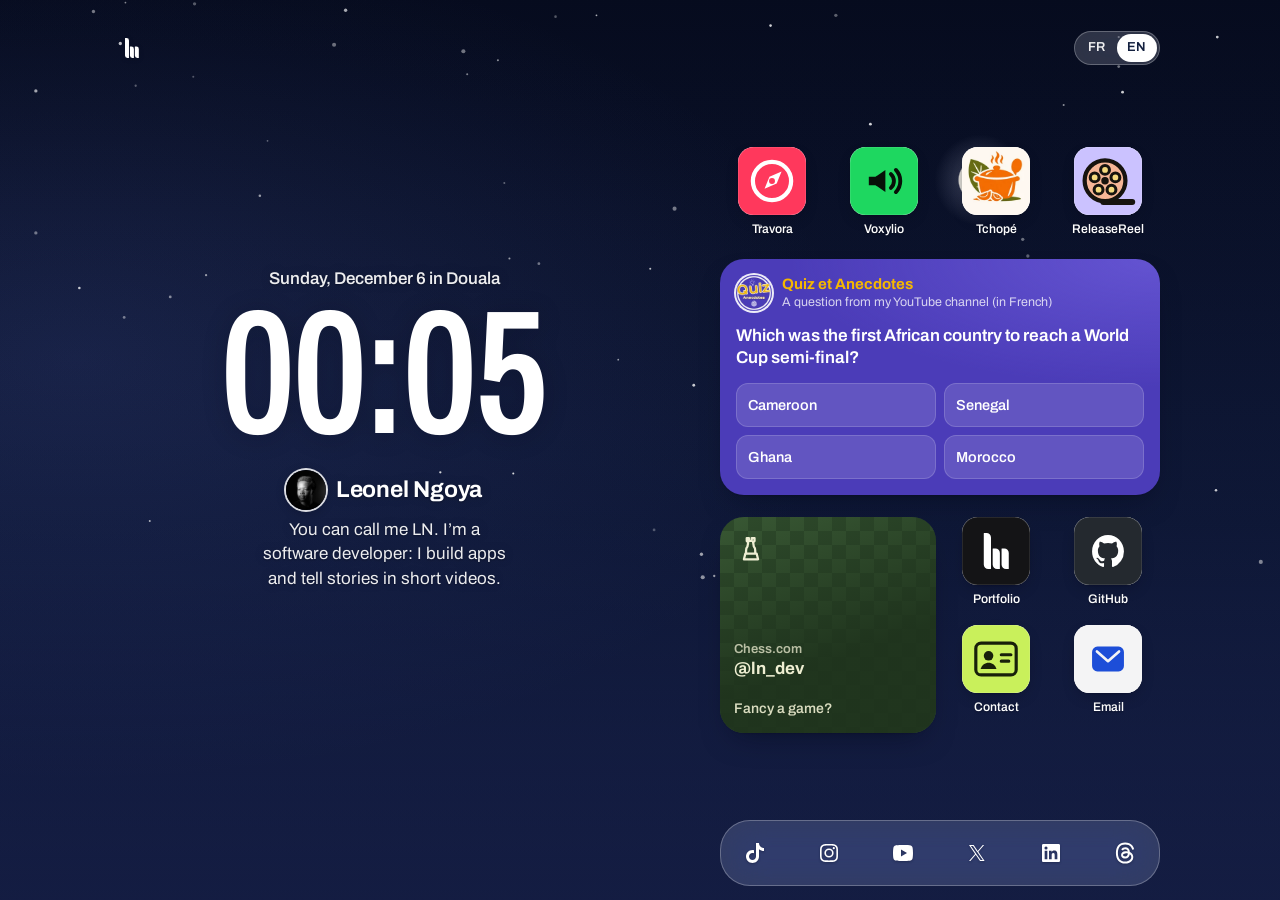
==== index.html @ 5401830b "feat: links.lndev.me home-screen link page (FR/EN) Static HTML/CSS/JS link page styled as LN's phone" ====
<!doctype html>
<html lang="en">
<head>
  <meta charset="utf-8">
  <meta name="viewport" content="width=device-width, initial-scale=1, viewport-fit=cover">
  <title>LN, Leonel Ngoya’s links</title>
  <meta name="description" content="Leonel Ngoya (LN), software developer in Douala. My apps, my videos and my socials in one place. Mes apps, mes vidéos et mes réseaux au même endroit.">
  <link rel="canonical" href="https://links.lndev.me/">
  <link rel="alternate" hreflang="en" href="https://links.lndev.me/?lang=en">
  <link rel="alternate" hreflang="fr" href="https://links.lndev.me/?lang=fr">
  <link rel="alternate" hreflang="x-default" href="https://links.lndev.me/">
  <meta name="theme-color" content="#1c3f7a">
  <meta name="color-scheme" content="dark">

  <meta property="og:type" content="profile">
  <meta property="og:site_name" content="links.lndev.me">
  <meta property="og:title" content="LN, Leonel Ngoya’s links">
  <meta property="og:description" content="My apps, my videos and my socials in one place. Mes apps, mes vidéos et mes réseaux au même endroit.">
  <meta property="og:url" content="https://links.lndev.me/">
  <meta property="og:image" content="https://links.lndev.me/og.png">
  <meta property="og:image:width" content="1200">
  <meta property="og:image:height" content="630">
  <meta property="og:image:alt" content="Leonel Ngoya’s links: Travora, Voxylio, Tchopé, ReleaseReel and Quiz et Anecdotes">
  <meta property="og:locale" content="en_US">
  <meta property="og:locale:alternate" content="fr_FR">
  <meta name="twitter:card" content="summary_large_image">
  <meta name="twitter:site" content="@ln_dev7">
  <meta name="twitter:creator" content="@ln_dev7">

  <link rel="icon" href="favicon.svg" type="image/svg+xml">
  <link rel="icon" href="favicon.ico" sizes="32x32">
  <link rel="apple-touch-icon" href="apple-touch-icon.png">
  <link rel="manifest" href="site.webmanifest">
  <link rel="preload" href="assets/fonts/archivo.woff2" as="font" type="font/woff2" crossorigin>
  <link rel="stylesheet" href="assets/css/style.css">

  <script>
    // Choisit la langue avant le premier rendu pour éviter un saut de texte.
    (function () {
      var p = new URLSearchParams(location.search).get('lang'), s = null
      try { s = localStorage.getItem('ln-lang') } catch (e) {}
      var l = p === 'fr' || p === 'en' ? p : s === 'fr' || s === 'en' ? s
        : (navigator.languages || [navigator.language || 'en']).some(function (x) { return /^fr\b/i.test(x) }) ? 'fr' : 'en'
      document.documentElement.lang = l
      document.documentElement.classList.add('js')
    })()
  </script>

  <script type="application/ld+json">
  {
    "@context": "https://schema.org",
    "@type": "Person",
    "name": "Leonel Ngoya",
    "alternateName": "LN",
    "jobTitle": "Software Developer",
    "url": "https://www.lndev.me",
    "image": "https://links.lndev.me/assets/img/avatar-192.webp",
    "homeLocation": { "@type": "Place", "name": "Douala, Cameroon" },
    "sameAs": [
      "https://x.com/ln_dev7",
      "https://github.com/ln-dev7",
      "https://www.linkedin.com/in/lndev/",
      "https://www.instagram.com/ln_dev7",
      "https://www.tiktok.com/@ln_dev",
      "https://www.youtube.com/@LNDev",
      "https://www.threads.net/@ln_dev7",
      "https://www.chess.com/member/ln_dev",
      "https://hi.lndev.me"
    ]
  }
  </script>
</head>
<body>
  <div class="sky" aria-hidden="true">
    <div class="stars"></div>
    <div class="moon"></div>
    <div class="scrim"></div>
  </div>

  <div class="screen">
    <header class="status">
      <a class="mark" href="https://www.lndev.me" aria-label="lndev.me">
        <svg viewBox="0 0 368 532" aria-hidden="true"><path d="M6,0H40A66,66 0 0 1 106,66V526A6,6 0 0 1 100,532H66A66,66 0 0 1 0,466V6A6,6 0 0 1 6,0ZM137,228H171A66,66 0 0 1 237,294V526A6,6 0 0 1 231,532H197A66,66 0 0 1 131,466V234A6,6 0 0 1 137,228ZM268,228H302A66,66 0 0 1 368,294V526A6,6 0 0 1 362,532H328A66,66 0 0 1 262,466V234A6,6 0 0 1 268,228Z"/></svg>
      </a>
      <div class="lang" role="group" aria-label="Language" data-i18n-aria="langLabel">
        <button type="button" data-lang="fr" lang="fr" aria-label="Français">FR</button>
        <button type="button" data-lang="en" lang="en" aria-label="English">EN</button>
      </div>
    </header>

    <section class="lock" aria-labelledby="name">
      <p class="date" id="date">Douala</p>
      <p class="clock" id="clock" aria-hidden="true">--:--</p>
      <p class="sr-only" id="clock-label"></p>
      <div class="who">
        <img class="avatar" src="assets/img/avatar-192.webp" width="44" height="44" alt="">
        <h1 id="name" data-i18n="name">Leonel Ngoya</h1>
      </div>
      <p class="bio" data-i18n="bio">You can call me LN. I’m a software developer: I build apps and tell stories in short videos.</p>
    </section>

    <main class="home">
      <nav class="grid apps" aria-label="My apps" data-i18n-aria="appsLabel">
        <a class="app" href="https://travora.lndev.me" data-app="travora">
          <span class="icon"><img src="assets/img/apps/travora.svg" alt="" width="64" height="64"></span>
          <span class="label">Travora</span>
        </a>
        <a class="app" href="https://voxylio.lndev.me" data-app="voxylio">
          <span class="icon"><img src="assets/img/apps/voxylio.svg" alt="" width="64" height="64"></span>
          <span class="label">Voxylio</span>
        </a>
        <a class="app" href="https://tchope.lndev.me" data-app="tchope">
          <span class="icon"><img src="assets/img/apps/tchope.webp" alt="" width="64" height="64"></span>
          <span class="label">Tchopé</span>
        </a>
        <a class="app" href="https://release-reel.lndev.me" data-app="release-reel">
          <span class="icon"><img src="assets/img/apps/release-reel.svg" alt="" width="64" height="64"></span>
          <span class="label">ReleaseReel</span>
        </a>
      </nav>

      <section class="widget qea" aria-labelledby="qea-title">
        <header class="qea-head">
          <img src="assets/img/qea.webp" alt="" width="36" height="36">
          <div>
            <h2 id="qea-title" data-i18n="qeaTitle">Quiz et Anecdotes</h2>
            <p data-i18n="qeaSub">A question from my YouTube channel (in French)</p>
          </div>
        </header>
        <div class="qea-body" id="qea-body">
          <p class="qea-q">
            <a href="https://www.youtube.com/@QuizEtAnecdotes" data-i18n="qeaWatch">Watch the channel</a>
          </p>
        </div>
      </section>

      <div class="grid cluster">
        <a class="widget chess" href="https://www.chess.com/member/ln_dev" aria-label="Challenge me on Chess.com (@ln_dev)" data-i18n-aria="chessLabel">
          <svg class="piece" viewBox="0 0 24 24" aria-hidden="true"><path d="M8 16l-1 4h10l-1-4"/><path d="M9 16h6v-2a4 4 0 0 0-1-3l-.5-3 1-1V5h-2v2h-2V5H9v2l1 1-.5 3a4 4 0 0 0-1 3v2z"/></svg>
          <span class="chess-title" data-i18n="chessTitle">Chess.com</span>
          <span class="chess-handle">@ln_dev</span>
          <span class="chess-stats" id="chess-stats"><span class="chess-invite" data-i18n="chessInvite">Fancy a game?</span></span>
        </a>

        <nav class="work" aria-label="Work and contact" data-i18n-aria="moreLabel">
          <a class="app" href="https://www.lndev.me" data-portfolio>
            <span class="icon"><img src="assets/img/apps/portfolio.svg" alt="" width="64" height="64"></span>
            <span class="label" data-i18n="portfolio">Portfolio</span>
          </a>
          <a class="app" href="https://github.com/ln-dev7">
            <span class="icon"><img src="assets/img/apps/github.svg" alt="" width="64" height="64"></span>
            <span class="label" data-i18n="github">GitHub</span>
          </a>
          <a class="app" href="https://hi.lndev.me">
            <span class="icon"><img src="assets/img/apps/contact.svg" alt="" width="64" height="64"></span>
            <span class="label" data-i18n="contact">Contact</span>
          </a>
          <a class="app" href="mailto:leonelngoya@gmail.com">
            <span class="icon"><img src="assets/img/apps/email.svg" alt="" width="64" height="64"></span>
            <span class="label" data-i18n="email">Email</span>
          </a>
        </nav>
      </div>
    </main>
  </div>

  <nav class="dock" aria-label="My socials" data-i18n-aria="dockLabel">
    <a href="https://www.tiktok.com/@ln_dev" data-social="TikTok" aria-label="LN on TikTok">
      <svg viewBox="0 0 24 24" aria-hidden="true"><path d="M16 8.24537V15.5C16 19.0899 13.0899 22 9.5 22C5.91015 22 3 19.0899 3 15.5C3 11.9101 5.91015 9 9.5 9C10.0163 9 10.5185 9.06019 11 9.17393V12.3368C10.5454 12.1208 10.0368 12 9.5 12C7.567 12 6 13.567 6 15.5C6 17.433 7.567 19 9.5 19C11.433 19 13 17.433 13 15.5V2H16C16 4.76142 18.2386 7 21 7V10C19.1081 10 17.3696 9.34328 16 8.24537Z"/></svg>
    </a>
    <a href="https://www.instagram.com/ln_dev7" data-social="Instagram" aria-label="LN on Instagram">
      <svg viewBox="0 0 24 24" aria-hidden="true"><path d="M12 3c-2.444 0-2.75.01-3.71.054-.959.044-1.613.196-2.185.418A4.412 4.412 0 0 0 4.51 4.511c-.5.5-.809 1.002-1.039 1.594-.222.572-.374 1.226-.418 2.184C3.01 9.25 3 9.556 3 12s.01 2.75.054 3.71c.044.959.196 1.613.418 2.185.23.592.538 1.094 1.039 1.595.5.5 1.002.808 1.594 1.038.572.222 1.226.374 2.184.418C9.25 20.99 9.556 21 12 21s2.75-.01 3.71-.054c.959-.044 1.613-.196 2.185-.419a4.412 4.412 0 0 0 1.595-1.038c.5-.5.808-1.002 1.038-1.594.222-.572.374-1.226.418-2.184.044-.96.054-1.267.054-3.711s-.01-2.75-.054-3.71c-.044-.959-.196-1.613-.419-2.185A4.412 4.412 0 0 0 19.49 4.51c-.5-.5-1.002-.809-1.594-1.039-.572-.222-1.226-.374-2.184-.418C14.75 3.01 14.444 3 12 3Zm0 1.622c2.403 0 2.688.009 3.637.052.877.04 1.354.187 1.67.31.421.163.72.358 1.036.673.315.315.51.615.673 1.035.123.317.27.794.31 1.671.043.95.052 1.234.052 3.637s-.009 2.688-.052 3.637c-.04.877-.187 1.354-.31 1.67-.163.421-.358.72-.673 1.036a2.79 2.79 0 0 1-1.035.673c-.317.123-.794.27-1.671.31-.95.043-1.234.052-3.637.052s-2.688-.009-3.637-.052c-.877-.04-1.354-.187-1.67-.31a2.789 2.789 0 0 1-1.036-.673 2.79 2.79 0 0 1-.673-1.035c-.123-.317-.27-.794-.31-1.671-.043-.95-.052-1.234-.052-3.637s.009-2.688.052-3.637c.04-.877.187-1.354.31-1.67.163-.421.358-.72.673-1.036.315-.315.615-.51 1.035-.673.317-.123.794-.27 1.671-.31.95-.043 1.234-.052 3.637-.052Z"/><path d="M12 15a3 3 0 1 1 0-6 3 3 0 0 1 0 6Zm0-7.622a4.622 4.622 0 1 0 0 9.244 4.622 4.622 0 0 0 0-9.244Zm5.884-.182a1.08 1.08 0 1 1-2.16 0 1.08 1.08 0 0 1 2.16 0Z"/></svg>
    </a>
    <a href="https://www.youtube.com/@LNDev" data-social="YouTube" aria-label="LN on YouTube">
      <svg viewBox="0 0 24 24" aria-hidden="true"><path d="M12.2439 4C12.778 4.00294 14.1143 4.01586 15.5341 4.07273L16.0375 4.09468C17.467 4.16236 18.8953 4.27798 19.6037 4.4755C20.5486 4.74095 21.2913 5.5155 21.5423 6.49732C21.942 8.05641 21.992 11.0994 21.9982 11.8358L21.9991 11.9884V12.1625C21.992 12.8989 21.942 15.9419 21.5423 17.501C21.2878 18.4864 20.5451 19.261 19.6037 19.5228C18.8953 19.7203 17.467 19.8359 16.0375 19.9036L15.5341 19.9255C14.1143 19.9824 12.778 19.9953 12.2439 19.9983L11.7545 19.9983C10.6241 19.9921 5.89772 19.941 4.39451 19.5228C3.4496 19.2573 2.70692 18.4828 2.45587 17.501C2.0562 15.9419 2.00624 12.8989 2 12.1625V11.8358C2.00624 11.0994 2.0562 8.05641 2.45587 6.49732C2.7104 5.51186 3.45308 4.73732 4.39451 4.4755C5.89772 4.05723 10.6241 4.00622 11.7545 4H12.2439ZM9.99911 8.49914V15.4991L15.9991 11.9991L9.99911 8.49914Z"/></svg>
    </a>
    <a href="https://x.com/ln_dev7" data-social="X" aria-label="LN on X">
      <svg viewBox="0 0 24 24" aria-hidden="true"><path d="M13.3174 10.7749L19.1457 4H17.7646L12.7039 9.88256L8.66193 4H4L10.1122 12.8955L4 20H5.38119L10.7254 13.7878L14.994 20H19.656L13.3171 10.7749H13.3174ZM11.4257 12.9738L10.8064 12.0881L5.87886 5.03974H8.00029L11.9769 10.728L12.5962 11.6137L17.7652 19.0075H15.6438L11.4257 12.9742V12.9738Z"/></svg>
    </a>
    <a href="https://www.linkedin.com/in/lndev/" data-social="LinkedIn" aria-label="LN on LinkedIn">
      <svg viewBox="0 0 24 24" aria-hidden="true"><path d="M18.335 18.339H15.67v-4.177c0-.996-.02-2.278-1.39-2.278-1.389 0-1.601 1.084-1.601 2.205v4.25h-2.666V9.75h2.56v1.17h.035c.358-.674 1.228-1.387 2.528-1.387 2.7 0 3.2 1.778 3.2 4.091v4.715zM7.003 8.575a1.546 1.546 0 01-1.548-1.549 1.548 1.548 0 111.547 1.549zm1.336 9.764H5.666V9.75H8.34v8.589zM19.67 3H4.329C3.593 3 3 3.58 3 4.297v15.406C3 20.42 3.594 21 4.328 21h15.338C20.4 21 21 20.42 21 19.703V4.297C21 3.58 20.4 3 19.666 3h.003z"/></svg>
    </a>
    <a href="https://www.threads.net/@ln_dev7" data-social="Threads" aria-label="LN on Threads">
      <svg viewBox="0 0 24 24" aria-hidden="true"><path d="M12.1835 1.41016C9.09012 1.43158 6.70036 2.47326 5.09369 4.51569C3.66581 6.33087 2.93472 8.86436 2.91016 12.0068V12.0082C2.93472 15.1508 3.66586 17.6696 5.09369 19.4847C6.70043 21.5271 9.10257 22.5688 12.1946 22.5902C14.944 22.5711 16.8929 21.8504 18.4985 20.2463C20.6034 18.1434 20.5408 15.5048 19.8456 13.8832C19.3163 12.6493 18.2709 11.6618 16.8701 11.0477C16.6891 8.06345 15.0097 6.32178 12.2496 6.30415C10.6191 6.29409 9.14792 7.02378 8.24685 8.39104L9.90238 9.5267C10.4353 8.71818 11.2789 8.32815 12.2371 8.33701C13.6244 8.34586 14.5362 9.11128 14.7921 10.4541C14.02 10.3333 13.1902 10.2982 12.3076 10.3488C9.66843 10.5008 7.9399 12.061 8.05516 14.2244C8.17571 16.4862 10.367 17.7186 12.4476 17.605C14.9399 17.4684 16.4209 15.6292 16.7722 13.2836C17.3493 13.6575 17.7751 14.1344 18.0163 14.6969C18.4559 15.7222 18.4838 17.4132 17.1006 18.7952C15.8838 20.0108 14.4211 20.5407 12.1891 20.5572C9.71428 20.5388 7.85698 19.746 6.65154 18.2136C5.51973 16.7748 4.92843 14.6882 4.90627 12.0002C4.92843 9.31211 5.51973 7.22549 6.65154 5.78673C7.85698 4.25433 9.71424 3.46156 12.189 3.44303C14.6819 3.4617 16.5728 4.25837 17.8254 5.79937C18.5162 6.64934 18.949 7.66539 19.2379 8.71407L21.1776 8.19656C20.8148 6.85917 20.2414 5.58371 19.363 4.50305C17.7098 2.46918 15.2816 1.43166 12.1835 1.41016ZM12.4204 12.3782C13.3044 12.3272 14.1239 12.3834 14.8521 12.5345C14.7114 14.1116 14.0589 15.4806 12.3401 15.575C11.2282 15.6376 10.1031 15.1413 10.0484 14.114C10.0077 13.3503 10.5726 12.4847 12.4204 12.3782Z"/></svg>
    </a>
  </nav>

  <dialog class="sheet" id="sheet" aria-labelledby="sheet-title">
    <div class="sheet-panel">
      <div class="sheet-grip" aria-hidden="true"></div>
      <button type="button" class="sheet-close" data-close data-i18n="close">Close</button>
      <div class="sheet-head">
        <span class="icon icon-lg"><img id="sheet-icon" src="" alt="" width="72" height="72"></span>
        <div>
          <h2 id="sheet-title"></h2>
          <p id="sheet-platforms"></p>
        </div>
      </div>
      <p class="sheet-desc" id="sheet-desc"></p>
      <ul class="sheet-links" id="sheet-links"></ul>
    </div>
  </dialog>

  <script src="assets/js/content.js" defer></script>
  <script src="assets/js/app.js" defer></script>
</body>
</html>
---- assets/css/style.css ----
/* links.lndev.me
   L'écran d'accueil de LN. Le fond suit le ciel de Douala à l'heure réelle (assets/js/app.js) ;
   tout le reste reste sobre : vraies icônes, verre, typographie Archivo. */

@font-face {
  font-family: 'Archivo';
  src: url('../fonts/archivo.woff2') format('woff2-variations'), url('../fonts/archivo.woff2') format('woff2');
  font-weight: 100 900;
  font-stretch: 62% 125%;
  font-style: normal;
  font-display: swap;
}

:root {
  /* Ciel : valeurs de départ (fin d'après-midi), remplacées en direct par app.js */
  --sky-top: #24508f;
  --sky-mid: #5f75a6;
  --sky-low: #b27c62;
  --glow: rgba(255, 196, 120, 0.55);
  --night: 0;
  --sun-x: 88vw;
  --sun-y: 34vh;

  /* Texte posé sur le ciel */
  --ink: #ffffff;
  --ink-soft: rgba(255, 255, 255, 0.92);
  --ink-faint: rgba(255, 255, 255, 0.62);
  --shadow-text: 0 1px 2px rgba(4, 8, 24, 0.45), 0 0 12px rgba(4, 8, 24, 0.18);

  /* Verre (dock, langue, boutons du quiz) */
  --glass: rgba(255, 255, 255, 0.16);
  --glass-strong: rgba(255, 255, 255, 0.24);
  --glass-edge: rgba(255, 255, 255, 0.26);

  /* Fiches d'app (clair par défaut) */
  --sheet-bg: #f6f6f8;
  --sheet-ink: #15161c;
  --sheet-muted: #5c5f6e;
  --sheet-row: #ffffff;
  --sheet-line: rgba(21, 22, 28, 0.09);
  --sheet-primary: #15161c;
  --sheet-on-primary: #ffffff;

  /* Marques reprises des projets */
  --qea-violet: #4b3cb8;
  --qea-deep: #34278f;
  --qea-yellow: #f5b700;
  --qea-good: #22c55e;
  --qea-bad: #ff5a6e;
  --board-dark: #2e4a2b;
  --board-light: #3a5a35;
  --board-ivory: #eeeed2;

  --col: min(100vw - 32px, 420px);
  --icon: clamp(54px, 15vw, 64px);
  --radius-icon: 23%;
  --radius-widget: 24px;
  --focus: #ffe58a;

  color-scheme: dark;
}

@media (prefers-color-scheme: dark) {
  :root {
    --sheet-bg: #1b1c22;
    --sheet-ink: #f2f3f7;
    --sheet-muted: #a4a7b6;
    --sheet-row: #24262e;
    --sheet-line: rgba(242, 243, 247, 0.08);
    --sheet-primary: #f2f3f7;
    --sheet-on-primary: #15161c;
  }
}

*,
*::before,
*::after {
  box-sizing: border-box;
}

html {
  -webkit-text-size-adjust: 100%;
  text-size-adjust: 100%;
}

body {
  margin: 0;
  min-height: 100dvh;
  font-family: 'Archivo', ui-sans-serif, system-ui, -apple-system, 'Segoe UI', sans-serif;
  font-size: 16px;
  line-height: 1.5;
  color: var(--ink);
  background: var(--sky-top);
  -webkit-font-smoothing: antialiased;
  -webkit-tap-highlight-color: transparent;
}

img,
svg {
  display: block;
}

a {
  color: inherit;
  text-decoration: none;
}

button {
  font: inherit;
  color: inherit;
}

h1,
h2,
p {
  margin: 0;
}

.sr-only {
  position: absolute;
  width: 1px;
  height: 1px;
  padding: 0;
  margin: -1px;
  overflow: hidden;
  clip: rect(0 0 0 0);
  white-space: nowrap;
  border: 0;
}

:focus-visible {
  outline: 2px solid var(--focus);
  outline-offset: 3px;
}

/* ------------------------------------------------------------------ */
/* Ciel                                                                */
/* ------------------------------------------------------------------ */

.sky {
  position: fixed;
  inset: 0;
  z-index: 0;
  overflow: hidden;
  background:
    radial-gradient(110vmax 60vmax at var(--sun-x) var(--sun-y), var(--glow), transparent 55%),
    linear-gradient(180deg, var(--sky-top) 0%, var(--sky-mid) 58%, var(--sky-low) 100%);
}

.stars {
  position: absolute;
  inset: 0 0 30% 0;
  background: url('../img/stars.svg') center top / cover no-repeat;
  opacity: var(--night);
}

.moon {
  --size: 92px;
  position: absolute;
  left: 89vw;
  top: 14vh;
  width: var(--size);
  height: var(--size);
  margin: calc(var(--size) / -2) 0 0 calc(var(--size) / -2);
  border-radius: 50%;
  background: radial-gradient(circle, #f1eee4 0 32%, rgba(220, 225, 255, 0.16) 34%, transparent 70%);
  opacity: clamp(0, calc(var(--night) * 2 - 1), 1);
}

/* L'ombre qui dessine le croissant */
.moon::after {
  content: '';
  position: absolute;
  inset: 31%;
  border-radius: 50%;
  box-shadow: inset 7px -3px 0 0 rgba(12, 20, 50, 0.9);
}

/* Assombrit le bas pour que les noms d'apps restent lisibles à toute heure */
.scrim {
  position: absolute;
  inset: 0;
  background: linear-gradient(180deg, rgba(6, 12, 34, 0.2) 0%, rgba(6, 12, 34, 0.08) 24%, rgba(6, 12, 34, 0.12) 48%, rgba(6, 12, 34, 0.45) 100%);
}

/* ------------------------------------------------------------------ */
/* Écran                                                               */
/* ------------------------------------------------------------------ */

.screen {
  position: relative;
  z-index: 1;
  width: var(--col);
  margin: 0 auto;
  min-height: 100dvh;
  display: flex;
  flex-direction: column;
  padding-top: max(14px, env(safe-area-inset-top));
}

.status {
  display: flex;
  align-items: center;
  justify-content: space-between;
  height: 40px;
}

.mark {
  display: grid;
  place-items: center;
  width: 36px;
  height: 36px;
  margin-left: -6px;
  border-radius: 10px;
}

.mark svg {
  height: 20px;
  width: auto;
  fill: var(--ink);
  filter: drop-shadow(0 1px 2px rgba(4, 8, 24, 0.35));
}

.lang {
  display: flex;
  padding: 3px;
  border-radius: 999px;
  background: var(--glass);
  -webkit-backdrop-filter: blur(18px) saturate(1.4);
  backdrop-filter: blur(18px) saturate(1.4);
  box-shadow: inset 0 0 0 1px var(--glass-edge);
}

.lang button {
  min-width: 40px;
  height: 28px;
  padding: 0 10px;
  border: 0;
  border-radius: 999px;
  background: transparent;
  font-size: 13px;
  font-weight: 600;
  letter-spacing: 0.02em;
  color: var(--ink-soft);
  cursor: pointer;
}

.lang button[aria-pressed='true'] {
  background: var(--ink);
  color: #13203f;
}

/* ------------------------------------------------------------------ */
/* Écran verrouillé : date, heure de Douala, identité                  */
/* ------------------------------------------------------------------ */

.lock {
  display: flex;
  flex-direction: column;
  align-items: center;
  text-align: center;
  padding: 18px 0 30px;
  text-shadow: var(--shadow-text);
}

.date {
  font-size: 17px;
  font-weight: 560;
  font-stretch: 100%;
  color: var(--ink-soft);
}

.date::first-letter {
  text-transform: uppercase;
}

.clock {
  margin: 2px 0 14px;
  font-size: clamp(96px, 33vw, 138px);
  line-height: 0.92;
  font-weight: 640;
  font-stretch: 62%;
  letter-spacing: -0.01em;
  font-variant-numeric: tabular-nums;
  font-feature-settings: 'tnum' 1;
  color: var(--ink);
  text-shadow: 0 2px 24px rgba(4, 8, 24, 0.22);
}

.who {
  display: flex;
  align-items: center;
  gap: 10px;
}

.avatar {
  width: 40px;
  height: 40px;
  border-radius: 50%;
  object-fit: cover;
  box-shadow: 0 0 0 2px rgba(255, 255, 255, 0.85), 0 2px 10px rgba(4, 8, 24, 0.35);
}

h1 {
  font-size: 23px;
  line-height: 1.2;
  font-weight: 680;
  font-stretch: 100%;
  letter-spacing: -0.01em;
}

.bio {
  max-width: 31ch;
  margin-top: 8px;
  font-size: 15.5px;
  line-height: 1.45;
  color: var(--ink-soft);
  text-wrap: balance;
}

/* ------------------------------------------------------------------ */
/* Grille de l'écran d'accueil                                         */
/* ------------------------------------------------------------------ */

.home {
  display: flex;
  flex-direction: column;
  gap: 22px;
  /* laisse la place au dock fixé en bas */
  padding-bottom: calc(100px + env(safe-area-inset-bottom));
}

.grid {
  display: grid;
  grid-template-columns: repeat(4, 1fr);
  column-gap: 8px;
  row-gap: 18px;
}

.app {
  display: flex;
  flex-direction: column;
  align-items: center;
  gap: 7px;
  min-width: 0;
  border-radius: 18px;
}

.app:focus-visible {
  outline-offset: 2px;
}

.icon {
  position: relative;
  display: block;
  width: var(--icon);
  height: var(--icon);
  border-radius: var(--radius-icon);
  overflow: hidden;
  background: #fff;
  box-shadow: 0 1px 1px rgba(4, 8, 24, 0.12), 0 6px 16px -6px rgba(4, 8, 24, 0.45);
  transition: transform 160ms ease, filter 160ms ease;
}

.icon img {
  width: 100%;
  height: 100%;
  object-fit: cover;
}

/* Reflet discret en haut de chaque icône, comme une vitre */
.icon::after {
  content: '';
  position: absolute;
  inset: 0;
  border-radius: inherit;
  box-shadow: inset 0 0 0 0.5px rgba(255, 255, 255, 0.18);
  pointer-events: none;
}

.app:active .icon {
  transform: scale(0.9);
  filter: brightness(0.85);
}

.label {
  max-width: 100%;
  overflow: hidden;
  text-overflow: ellipsis;
  white-space: nowrap;
  font-size: 12.5px;
  line-height: 1.2;
  font-weight: 560;
  font-stretch: 96%;
  color: var(--ink);
  text-shadow: var(--shadow-text);
}

/* ------------------------------------------------------------------ */
/* Widgets                                                             */
/* ------------------------------------------------------------------ */

.widget {
  border-radius: var(--radius-widget);
  box-shadow: 0 1px 1px rgba(4, 8, 24, 0.12), 0 14px 30px -14px rgba(4, 8, 24, 0.55);
}

/* Quiz et Anecdotes : les couleurs de la chaîne */
.qea {
  padding: 16px 16px 16px;
  background:
    radial-gradient(140% 90% at 100% 0%, rgba(130, 112, 240, 0.45), transparent 60%),
    var(--qea-violet);
  color: #fff;
}

.qea-head {
  display: flex;
  align-items: center;
  gap: 10px;
}

.qea-head img {
  width: 36px;
  height: 36px;
  border-radius: 50%;
  box-shadow: 0 0 0 2px rgba(255, 255, 255, 0.9);
}

.qea-head h2 {
  font-size: 15px;
  line-height: 1.25;
  font-weight: 700;
  color: var(--qea-yellow);
}

.qea-head p {
  font-size: 12.5px;
  line-height: 1.3;
  color: rgba(255, 255, 255, 0.78);
}

.qea-body {
  margin-top: 14px;
}

.qea-q {
  font-size: 17px;
  line-height: 1.32;
  font-weight: 620;
  text-wrap: pretty;
}

.qea-q a {
  text-decoration: underline;
}

.qea-options {
  display: grid;
  grid-template-columns: 1fr 1fr;
  gap: 8px;
  margin: 14px 0 0;
  padding: 0;
  list-style: none;
}

.qea-options button {
  width: 100%;
  min-height: 44px;
  padding: 8px 12px;
  border: 0;
  border-radius: 12px;
  background: rgba(255, 255, 255, 0.13);
  box-shadow: inset 0 0 0 1px rgba(255, 255, 255, 0.16);
  font-size: 14.5px;
  line-height: 1.25;
  font-weight: 560;
  text-align: left;
  color: #fff;
  cursor: pointer;
  transition: background-color 160ms ease, transform 120ms ease;
}

.qea-options button:hover:not(:disabled) {
  background: rgba(255, 255, 255, 0.2);
}

.qea-options button:active:not(:disabled) {
  transform: scale(0.97);
}

.qea-options button:disabled {
  cursor: default;
}

.qea-options button.is-right {
  background: var(--qea-good);
  box-shadow: none;
  color: #052e16;
}

.qea-options button.is-wrong {
  background: var(--qea-bad);
  box-shadow: none;
  color: #3b0610;
}

.qea-options button.is-dim {
  opacity: 0.55;
}

.qea-result {
  margin-top: 14px;
  padding-top: 12px;
  border-top: 1px solid rgba(255, 255, 255, 0.16);
}

.qea-verdict {
  font-size: 15px;
  font-weight: 700;
  color: var(--qea-yellow);
}

.qea-fact {
  margin-top: 4px;
  font-size: 14.5px;
  line-height: 1.45;
  color: rgba(255, 255, 255, 0.9);
}

.qea-actions {
  display: flex;
  gap: 8px;
  margin-top: 12px;
}

.qea-actions > * {
  display: inline-flex;
  align-items: center;
  justify-content: center;
  min-height: 40px;
  padding: 0 16px;
  border: 0;
  border-radius: 999px;
  font-size: 14px;
  font-weight: 650;
  cursor: pointer;
}

.qea-next {
  background: rgba(255, 255, 255, 0.16);
  color: #fff;
}

.qea-watch {
  background: var(--qea-yellow);
  color: #1d1647;
}

/* Bloc échecs + travail : un widget 2×2 et quatre icônes */
.cluster {
  grid-template-rows: auto auto;
  align-items: start;
}

.chess {
  grid-column: span 2;
  grid-row: span 2;
  position: relative;
  display: flex;
  flex-direction: column;
  align-self: stretch;
  aspect-ratio: 1;
  padding: 14px;
  overflow: hidden;
  color: var(--board-ivory);
  background-color: var(--board-dark);
  /* Un échiquier en filigrane */
  background-image:
    linear-gradient(45deg, var(--board-light) 25%, transparent 25%, transparent 75%, var(--board-light) 75%),
    linear-gradient(45deg, var(--board-light) 25%, transparent 25%, transparent 75%, var(--board-light) 75%);
  background-size: 28px 28px;
  background-position: 0 0, 14px 14px;
}

.chess::before {
  content: '';
  position: absolute;
  inset: 0;
  background: linear-gradient(160deg, rgba(46, 74, 43, 0.15) 0%, rgba(30, 50, 28, 0.92) 62%);
}

.chess > * {
  position: relative;
}

.piece {
  width: 34px;
  height: 34px;
  fill: none;
  stroke: var(--board-ivory);
  stroke-width: 1.6;
  stroke-linecap: round;
  stroke-linejoin: round;
}

.chess-title {
  margin-top: auto;
  font-size: 13px;
  font-weight: 600;
  color: rgba(238, 238, 210, 0.75);
}

.chess-handle {
  font-size: 17px;
  line-height: 1.2;
  font-weight: 700;
}

.chess-stats {
  display: flex;
  gap: 12px;
  margin-top: 6px;
  min-height: 34px;
  align-items: flex-end;
}

.chess-stat {
  display: flex;
  flex-direction: column;
  font-size: 11.5px;
  line-height: 1.2;
  color: rgba(238, 238, 210, 0.75);
}

.chess-stat strong {
  font-size: 19px;
  font-weight: 700;
  font-stretch: 80%;
  font-variant-numeric: tabular-nums;
  color: var(--board-ivory);
}

.chess-invite {
  font-size: 14px;
  font-weight: 560;
  color: rgba(238, 238, 210, 0.9);
}

.chess:active {
  transform: scale(0.98);
}

.work {
  grid-column: span 2;
  grid-row: span 2;
  display: grid;
  grid-template-columns: 1fr 1fr;
  column-gap: 8px;
  row-gap: 18px;
  align-content: space-between;
}

/* ------------------------------------------------------------------ */
/* Dock des réseaux                                                    */
/* ------------------------------------------------------------------ */

.dock {
  position: fixed;
  left: 50%;
  bottom: max(14px, env(safe-area-inset-bottom));
  z-index: 3;
  display: flex;
  justify-content: space-between;
  width: var(--col);
  padding: 10px 12px;
  border-radius: 30px;
  transform: translateX(-50%);
  background: rgba(255, 255, 255, 0.14);
  -webkit-backdrop-filter: blur(22px) saturate(1.6);
  backdrop-filter: blur(22px) saturate(1.6);
  box-shadow: inset 0 0 0 1px var(--glass-edge);
}

.dock a {
  display: grid;
  place-items: center;
  width: 46px;
  height: 46px;
  border-radius: 14px;
  transition: background-color 160ms ease, transform 120ms ease;
}

.dock a:hover {
  background: var(--glass-strong);
}

.dock a:active {
  transform: scale(0.9);
}

.dock svg {
  width: 24px;
  height: 24px;
  fill: var(--ink);
  filter: drop-shadow(0 1px 1px rgba(4, 8, 24, 0.3));
}

/* ------------------------------------------------------------------ */
/* Fiche d'app                                                         */
/* ------------------------------------------------------------------ */

.sheet {
  width: 100%;
  max-width: 460px;
  max-height: none;
  margin: auto auto 0;
  padding: 0;
  border: 0;
  background: transparent;
  color: var(--sheet-ink);
  overflow: visible;
}

.sheet::backdrop {
  background: rgba(4, 8, 24, 0.5);
  -webkit-backdrop-filter: blur(6px);
  backdrop-filter: blur(6px);
}

.sheet-panel {
  position: relative;
  padding: 10px 20px max(24px, env(safe-area-inset-bottom));
  border-radius: 28px 28px 0 0;
  background: var(--sheet-bg);
  box-shadow: 0 -10px 40px rgba(4, 8, 24, 0.3);
  touch-action: pan-y;
}

.sheet-grip {
  width: 38px;
  height: 5px;
  margin: 0 auto 14px;
  border-radius: 3px;
  background: var(--sheet-line);
  background: color-mix(in srgb, var(--sheet-ink) 18%, transparent);
}

.sheet-close {
  position: absolute;
  top: 16px;
  right: 14px;
  height: 32px;
  padding: 0 12px;
  border: 0;
  border-radius: 999px;
  background: var(--sheet-line);
  font-size: 14px;
  font-weight: 600;
  color: var(--sheet-ink);
  cursor: pointer;
}

.sheet-head {
  display: flex;
  align-items: center;
  gap: 14px;
  padding-right: 80px;
}

.icon-lg {
  --icon: 72px;
  flex: none;
}

.sheet-head h2 {
  font-size: 24px;
  line-height: 1.15;
  font-weight: 700;
  letter-spacing: -0.01em;
}

.sheet-head p {
  margin-top: 2px;
  font-size: 14px;
  color: var(--sheet-muted);
}

.sheet-desc {
  margin-top: 16px;
  font-size: 16px;
  line-height: 1.55;
  max-width: 60ch;
  text-wrap: pretty;
}

.sheet-links {
  display: flex;
  flex-direction: column;
  gap: 8px;
  margin: 20px 0 0;
  padding: 0;
  list-style: none;
}

.sheet-links a {
  display: flex;
  align-items: center;
  justify-content: space-between;
  gap: 12px;
  min-height: 52px;
  padding: 0 16px;
  border-radius: 14px;
  background: var(--sheet-row);
  box-shadow: inset 0 0 0 1px var(--sheet-line);
  font-size: 16px;
  font-weight: 600;
}

.sheet-links a span:last-child {
  font-size: 13.5px;
  font-weight: 450;
  color: var(--sheet-muted);
  overflow: hidden;
  text-overflow: ellipsis;
  white-space: nowrap;
}

.sheet-links a.is-primary {
  background: var(--sheet-primary);
  color: var(--sheet-on-primary);
  box-shadow: none;
}

.sheet-links a.is-primary span:last-child {
  color: inherit;
  opacity: 0.7;
}

.sheet-links a:active {
  transform: scale(0.985);
}

.sheet-links a:focus-visible,
.sheet-close:focus-visible {
  outline-color: #2563eb;
}

/* Ouverture de la fiche : elle monte depuis le bas */
.sheet[open] .sheet-panel {
  animation: sheet-in 320ms cubic-bezier(0.2, 0.9, 0.25, 1);
}

.sheet[open]::backdrop {
  animation: fade-in 240ms ease;
}

.sheet.is-closing .sheet-panel {
  animation: sheet-out 200ms ease-in forwards;
}

.sheet.is-closing::backdrop {
  animation: fade-out 200ms ease-in forwards;
}

@keyframes sheet-in {
  from {
    transform: translateY(100%);
  }
}

@keyframes sheet-out {
  to {
    transform: translateY(100%);
  }
}

@keyframes fade-in {
  from {
    opacity: 0;
  }
}

@keyframes fade-out {
  to {
    opacity: 0;
  }
}

/* ------------------------------------------------------------------ */
/* Réveil de l'écran : le seul mouvement au chargement                 */
/* ------------------------------------------------------------------ */

.js .screen,
.js .dock {
  animation: wake 700ms ease-out both;
}

.js .home .icon,
.js .home .widget {
  animation: unlock 520ms cubic-bezier(0.2, 0.9, 0.25, 1.15) both;
  animation-delay: calc(240ms + var(--i, 0) * 28ms);
}

@keyframes wake {
  from {
    opacity: 0;
  }
}

@keyframes unlock {
  from {
    opacity: 0;
    transform: scale(0.82);
  }
}

/* ------------------------------------------------------------------ */
/* Grands écrans                                                       */
/* ------------------------------------------------------------------ */

@media (min-width: 720px) {
  :root {
    --col: 440px;
    --icon: 68px;
  }

  .screen {
    padding-top: 28px;
  }

  .lock {
    padding: 34px 0 40px;
  }

  .sheet {
    margin: auto;
  }

  .moon {
    left: calc(50% + var(--col) / 2 + 120px);
    top: 20vh;
  }

  .sheet-panel {
    padding: 22px 24px 24px;
    border-radius: 28px;
  }

  .sheet-grip {
    display: none;
  }

  .sheet-close {
    top: 20px;
    right: 20px;
  }

  @keyframes sheet-in {
    from {
      opacity: 0;
      transform: translateY(16px) scale(0.98);
    }
  }

  @keyframes sheet-out {
    to {
      opacity: 0;
      transform: translateY(12px) scale(0.98);
    }
  }
}

/* Ordinateur : l'écran passe en paysage, l'heure à gauche et l'écran d'accueil à droite */
@media (min-width: 1024px) and (min-height: 640px) {
  :root {
    --wide: min(1040px, 100vw - 96px);
  }

  .screen {
    width: var(--wide);
    display: grid;
    grid-template-columns: 1fr var(--col);
    grid-template-rows: auto 1fr;
    column-gap: 72px;
  }

  .status {
    grid-column: 1 / -1;
  }

  .lock {
    align-self: center;
    padding: 0 0 110px;
  }

  .clock {
    font-size: 176px;
  }

  .bio {
    font-size: 17px;
  }

  .home {
    align-self: center;
    padding-top: 12px;
  }

  .dock {
    left: calc(50% + var(--wide) / 2 - var(--col));
    transform: none;
  }
}

@media (hover: hover) {
  .app:hover .icon {
    transform: translateY(-2px);
  }
}

@media (prefers-reduced-motion: reduce) {
  *,
  *::before,
  *::after {
    animation-duration: 1ms !important;
    animation-delay: 0ms !important;
    transition-duration: 1ms !important;
  }
}
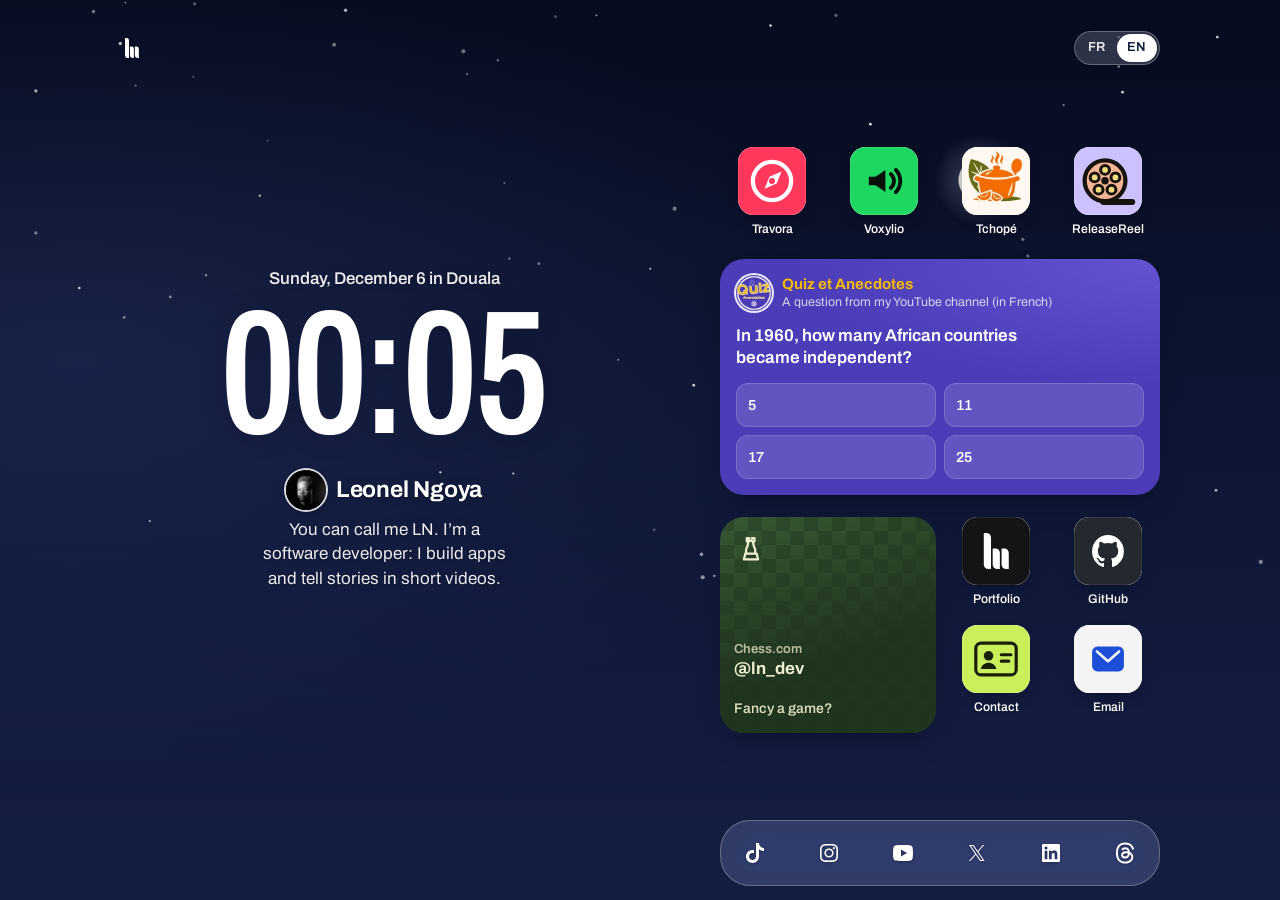
==== commit cd92d344: "feat: open links in a new tab and move the quiz to the end on mobile Every outgoing link now opens i" ====
--- a/index.html
+++ b/index.html
@@ -79,7 +79,7 @@
 
   <div class="screen">
     <header class="status">
-      <a class="mark" href="https://www.lndev.me" aria-label="lndev.me">
+      <a class="mark" href="https://www.lndev.me" aria-label="lndev.me" target="_blank" rel="noopener">
         <svg viewBox="0 0 368 532" aria-hidden="true"><path d="M6,0H40A66,66 0 0 1 106,66V526A6,6 0 0 1 100,532H66A66,66 0 0 1 0,466V6A6,6 0 0 1 6,0ZM137,228H171A66,66 0 0 1 237,294V526A6,6 0 0 1 231,532H197A66,66 0 0 1 131,466V234A6,6 0 0 1 137,228ZM268,228H302A66,66 0 0 1 368,294V526A6,6 0 0 1 362,532H328A66,66 0 0 1 262,466V234A6,6 0 0 1 268,228Z"/></svg>
       </a>
       <div class="lang" role="group" aria-label="Language" data-i18n-aria="langLabel">
@@ -101,19 +101,19 @@
 
     <main class="home">
       <nav class="grid apps" aria-label="My apps" data-i18n-aria="appsLabel">
-        <a class="app" href="https://travora.lndev.me" data-app="travora">
+        <a class="app" href="https://travora.lndev.me" data-app="travora" target="_blank" rel="noopener">
           <span class="icon"><img src="assets/img/apps/travora.svg" alt="" width="64" height="64"></span>
           <span class="label">Travora</span>
         </a>
-        <a class="app" href="https://voxylio.lndev.me" data-app="voxylio">
+        <a class="app" href="https://voxylio.lndev.me" data-app="voxylio" target="_blank" rel="noopener">
           <span class="icon"><img src="assets/img/apps/voxylio.svg" alt="" width="64" height="64"></span>
           <span class="label">Voxylio</span>
         </a>
-        <a class="app" href="https://tchope.lndev.me" data-app="tchope">
+        <a class="app" href="https://tchope.lndev.me" data-app="tchope" target="_blank" rel="noopener">
           <span class="icon"><img src="assets/img/apps/tchope.webp" alt="" width="64" height="64"></span>
           <span class="label">Tchopé</span>
         </a>
-        <a class="app" href="https://release-reel.lndev.me" data-app="release-reel">
+        <a class="app" href="https://release-reel.lndev.me" data-app="release-reel" target="_blank" rel="noopener">
           <span class="icon"><img src="assets/img/apps/release-reel.svg" alt="" width="64" height="64"></span>
           <span class="label">ReleaseReel</span>
         </a>
@@ -129,13 +129,13 @@
         </header>
         <div class="qea-body" id="qea-body">
           <p class="qea-q">
-            <a href="https://www.youtube.com/@QuizEtAnecdotes" data-i18n="qeaWatch">Watch the channel</a>
+            <a href="https://www.youtube.com/@QuizEtAnecdotes" data-i18n="qeaWatch" target="_blank" rel="noopener">Watch the channel</a>
           </p>
         </div>
       </section>
 
       <div class="grid cluster">
-        <a class="widget chess" href="https://www.chess.com/member/ln_dev" aria-label="Challenge me on Chess.com (@ln_dev)" data-i18n-aria="chessLabel">
+        <a class="widget chess" href="https://www.chess.com/member/ln_dev" aria-label="Challenge me on Chess.com (@ln_dev)" data-i18n-aria="chessLabel" target="_blank" rel="noopener">
           <svg class="piece" viewBox="0 0 24 24" aria-hidden="true"><path d="M8 16l-1 4h10l-1-4"/><path d="M9 16h6v-2a4 4 0 0 0-1-3l-.5-3 1-1V5h-2v2h-2V5H9v2l1 1-.5 3a4 4 0 0 0-1 3v2z"/></svg>
           <span class="chess-title" data-i18n="chessTitle">Chess.com</span>
           <span class="chess-handle">@ln_dev</span>
@@ -143,15 +143,15 @@
         </a>
 
         <nav class="work" aria-label="Work and contact" data-i18n-aria="moreLabel">
-          <a class="app" href="https://www.lndev.me" data-portfolio>
+          <a class="app" href="https://www.lndev.me" data-portfolio target="_blank" rel="noopener">
             <span class="icon"><img src="assets/img/apps/portfolio.svg" alt="" width="64" height="64"></span>
             <span class="label" data-i18n="portfolio">Portfolio</span>
           </a>
-          <a class="app" href="https://github.com/ln-dev7">
+          <a class="app" href="https://github.com/ln-dev7" target="_blank" rel="noopener">
             <span class="icon"><img src="assets/img/apps/github.svg" alt="" width="64" height="64"></span>
             <span class="label" data-i18n="github">GitHub</span>
           </a>
-          <a class="app" href="https://hi.lndev.me">
+          <a class="app" href="https://hi.lndev.me" target="_blank" rel="noopener">
             <span class="icon"><img src="assets/img/apps/contact.svg" alt="" width="64" height="64"></span>
             <span class="label" data-i18n="contact">Contact</span>
           </a>
@@ -165,22 +165,22 @@
   </div>
 
   <nav class="dock" aria-label="My socials" data-i18n-aria="dockLabel">
-    <a href="https://www.tiktok.com/@ln_dev" data-social="TikTok" aria-label="LN on TikTok">
+    <a href="https://www.tiktok.com/@ln_dev" data-social="TikTok" aria-label="LN on TikTok" target="_blank" rel="noopener">
       <svg viewBox="0 0 24 24" aria-hidden="true"><path d="M16 8.24537V15.5C16 19.0899 13.0899 22 9.5 22C5.91015 22 3 19.0899 3 15.5C3 11.9101 5.91015 9 9.5 9C10.0163 9 10.5185 9.06019 11 9.17393V12.3368C10.5454 12.1208 10.0368 12 9.5 12C7.567 12 6 13.567 6 15.5C6 17.433 7.567 19 9.5 19C11.433 19 13 17.433 13 15.5V2H16C16 4.76142 18.2386 7 21 7V10C19.1081 10 17.3696 9.34328 16 8.24537Z"/></svg>
     </a>
-    <a href="https://www.instagram.com/ln_dev7" data-social="Instagram" aria-label="LN on Instagram">
+    <a href="https://www.instagram.com/ln_dev7" data-social="Instagram" aria-label="LN on Instagram" target="_blank" rel="noopener">
       <svg viewBox="0 0 24 24" aria-hidden="true"><path d="M12 3c-2.444 0-2.75.01-3.71.054-.959.044-1.613.196-2.185.418A4.412 4.412 0 0 0 4.51 4.511c-.5.5-.809 1.002-1.039 1.594-.222.572-.374 1.226-.418 2.184C3.01 9.25 3 9.556 3 12s.01 2.75.054 3.71c.044.959.196 1.613.418 2.185.23.592.538 1.094 1.039 1.595.5.5 1.002.808 1.594 1.038.572.222 1.226.374 2.184.418C9.25 20.99 9.556 21 12 21s2.75-.01 3.71-.054c.959-.044 1.613-.196 2.185-.419a4.412 4.412 0 0 0 1.595-1.038c.5-.5.808-1.002 1.038-1.594.222-.572.374-1.226.418-2.184.044-.96.054-1.267.054-3.711s-.01-2.75-.054-3.71c-.044-.959-.196-1.613-.419-2.185A4.412 4.412 0 0 0 19.49 4.51c-.5-.5-1.002-.809-1.594-1.039-.572-.222-1.226-.374-2.184-.418C14.75 3.01 14.444 3 12 3Zm0 1.622c2.403 0 2.688.009 3.637.052.877.04 1.354.187 1.67.31.421.163.72.358 1.036.673.315.315.51.615.673 1.035.123.317.27.794.31 1.671.043.95.052 1.234.052 3.637s-.009 2.688-.052 3.637c-.04.877-.187 1.354-.31 1.67-.163.421-.358.72-.673 1.036a2.79 2.79 0 0 1-1.035.673c-.317.123-.794.27-1.671.31-.95.043-1.234.052-3.637.052s-2.688-.009-3.637-.052c-.877-.04-1.354-.187-1.67-.31a2.789 2.789 0 0 1-1.036-.673 2.79 2.79 0 0 1-.673-1.035c-.123-.317-.27-.794-.31-1.671-.043-.95-.052-1.234-.052-3.637s.009-2.688.052-3.637c.04-.877.187-1.354.31-1.67.163-.421.358-.72.673-1.036.315-.315.615-.51 1.035-.673.317-.123.794-.27 1.671-.31.95-.043 1.234-.052 3.637-.052Z"/><path d="M12 15a3 3 0 1 1 0-6 3 3 0 0 1 0 6Zm0-7.622a4.622 4.622 0 1 0 0 9.244 4.622 4.622 0 0 0 0-9.244Zm5.884-.182a1.08 1.08 0 1 1-2.16 0 1.08 1.08 0 0 1 2.16 0Z"/></svg>
     </a>
-    <a href="https://www.youtube.com/@LNDev" data-social="YouTube" aria-label="LN on YouTube">
+    <a href="https://www.youtube.com/@LNDev" data-social="YouTube" aria-label="LN on YouTube" target="_blank" rel="noopener">
       <svg viewBox="0 0 24 24" aria-hidden="true"><path d="M12.2439 4C12.778 4.00294 14.1143 4.01586 15.5341 4.07273L16.0375 4.09468C17.467 4.16236 18.8953 4.27798 19.6037 4.4755C20.5486 4.74095 21.2913 5.5155 21.5423 6.49732C21.942 8.05641 21.992 11.0994 21.9982 11.8358L21.9991 11.9884V12.1625C21.992 12.8989 21.942 15.9419 21.5423 17.501C21.2878 18.4864 20.5451 19.261 19.6037 19.5228C18.8953 19.7203 17.467 19.8359 16.0375 19.9036L15.5341 19.9255C14.1143 19.9824 12.778 19.9953 12.2439 19.9983L11.7545 19.9983C10.6241 19.9921 5.89772 19.941 4.39451 19.5228C3.4496 19.2573 2.70692 18.4828 2.45587 17.501C2.0562 15.9419 2.00624 12.8989 2 12.1625V11.8358C2.00624 11.0994 2.0562 8.05641 2.45587 6.49732C2.7104 5.51186 3.45308 4.73732 4.39451 4.4755C5.89772 4.05723 10.6241 4.00622 11.7545 4H12.2439ZM9.99911 8.49914V15.4991L15.9991 11.9991L9.99911 8.49914Z"/></svg>
     </a>
-    <a href="https://x.com/ln_dev7" data-social="X" aria-label="LN on X">
+    <a href="https://x.com/ln_dev7" data-social="X" aria-label="LN on X" target="_blank" rel="noopener">
       <svg viewBox="0 0 24 24" aria-hidden="true"><path d="M13.3174 10.7749L19.1457 4H17.7646L12.7039 9.88256L8.66193 4H4L10.1122 12.8955L4 20H5.38119L10.7254 13.7878L14.994 20H19.656L13.3171 10.7749H13.3174ZM11.4257 12.9738L10.8064 12.0881L5.87886 5.03974H8.00029L11.9769 10.728L12.5962 11.6137L17.7652 19.0075H15.6438L11.4257 12.9742V12.9738Z"/></svg>
     </a>
-    <a href="https://www.linkedin.com/in/lndev/" data-social="LinkedIn" aria-label="LN on LinkedIn">
+    <a href="https://www.linkedin.com/in/lndev/" data-social="LinkedIn" aria-label="LN on LinkedIn" target="_blank" rel="noopener">
       <svg viewBox="0 0 24 24" aria-hidden="true"><path d="M18.335 18.339H15.67v-4.177c0-.996-.02-2.278-1.39-2.278-1.389 0-1.601 1.084-1.601 2.205v4.25h-2.666V9.75h2.56v1.17h.035c.358-.674 1.228-1.387 2.528-1.387 2.7 0 3.2 1.778 3.2 4.091v4.715zM7.003 8.575a1.546 1.546 0 01-1.548-1.549 1.548 1.548 0 111.547 1.549zm1.336 9.764H5.666V9.75H8.34v8.589zM19.67 3H4.329C3.593 3 3 3.58 3 4.297v15.406C3 20.42 3.594 21 4.328 21h15.338C20.4 21 21 20.42 21 19.703V4.297C21 3.58 20.4 3 19.666 3h.003z"/></svg>
     </a>
-    <a href="https://www.threads.net/@ln_dev7" data-social="Threads" aria-label="LN on Threads">
+    <a href="https://www.threads.net/@ln_dev7" data-social="Threads" aria-label="LN on Threads" target="_blank" rel="noopener">
       <svg viewBox="0 0 24 24" aria-hidden="true"><path d="M12.1835 1.41016C9.09012 1.43158 6.70036 2.47326 5.09369 4.51569C3.66581 6.33087 2.93472 8.86436 2.91016 12.0068V12.0082C2.93472 15.1508 3.66586 17.6696 5.09369 19.4847C6.70043 21.5271 9.10257 22.5688 12.1946 22.5902C14.944 22.5711 16.8929 21.8504 18.4985 20.2463C20.6034 18.1434 20.5408 15.5048 19.8456 13.8832C19.3163 12.6493 18.2709 11.6618 16.8701 11.0477C16.6891 8.06345 15.0097 6.32178 12.2496 6.30415C10.6191 6.29409 9.14792 7.02378 8.24685 8.39104L9.90238 9.5267C10.4353 8.71818 11.2789 8.32815 12.2371 8.33701C13.6244 8.34586 14.5362 9.11128 14.7921 10.4541C14.02 10.3333 13.1902 10.2982 12.3076 10.3488C9.66843 10.5008 7.9399 12.061 8.05516 14.2244C8.17571 16.4862 10.367 17.7186 12.4476 17.605C14.9399 17.4684 16.4209 15.6292 16.7722 13.2836C17.3493 13.6575 17.7751 14.1344 18.0163 14.6969C18.4559 15.7222 18.4838 17.4132 17.1006 18.7952C15.8838 20.0108 14.4211 20.5407 12.1891 20.5572C9.71428 20.5388 7.85698 19.746 6.65154 18.2136C5.51973 16.7748 4.92843 14.6882 4.90627 12.0002C4.92843 9.31211 5.51973 7.22549 6.65154 5.78673C7.85698 4.25433 9.71424 3.46156 12.189 3.44303C14.6819 3.4617 16.5728 4.25837 17.8254 5.79937C18.5162 6.64934 18.949 7.66539 19.2379 8.71407L21.1776 8.19656C20.8148 6.85917 20.2414 5.58371 19.363 4.50305C17.7098 2.46918 15.2816 1.43166 12.1835 1.41016ZM12.4204 12.3782C13.3044 12.3272 14.1239 12.3834 14.8521 12.5345C14.7114 14.1116 14.0589 15.4806 12.3401 15.575C11.2282 15.6376 10.1031 15.1413 10.0484 14.114C10.0077 13.3503 10.5726 12.4847 12.4204 12.3782Z"/></svg>
     </a>
   </nav>
--- a/assets/css/style.css
+++ b/assets/css/style.css
@@ -971,6 +971,13 @@
   }
 }
 
+/* Mobile et tablette : le quiz passe après les autres blocs */
+@media (max-width: 1023px), (max-height: 639px) {
+  .qea {
+    order: 1;
+  }
+}
+
 /* Ordinateur : l'écran passe en paysage, l'heure à gauche et l'écran d'accueil à droite */
 @media (min-width: 1024px) and (min-height: 640px) {
   :root {
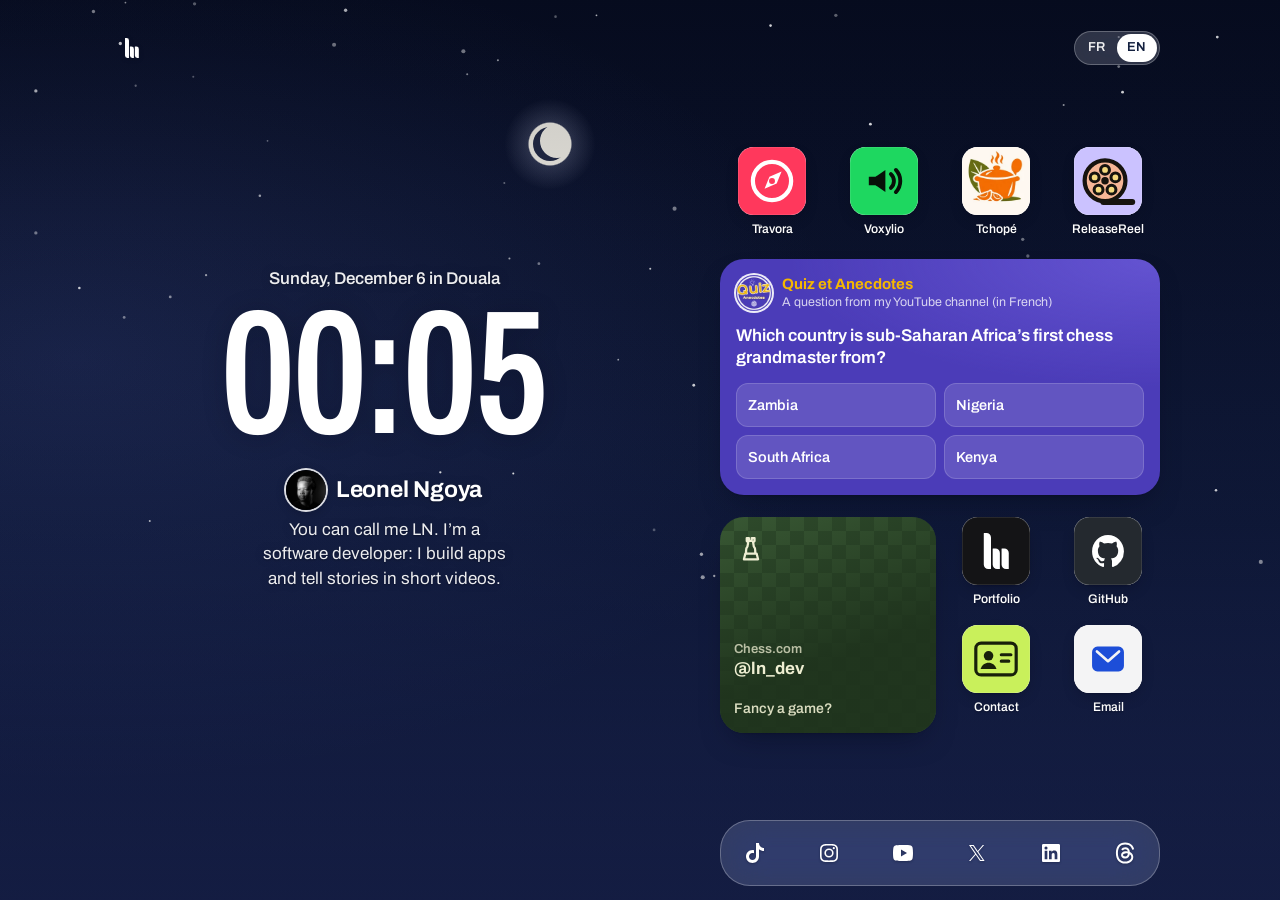
==== commit 8b488cc9: "feat: rearrange icons like on a phone Long-press any icon to enter edit mode: icons jiggle and can b" ====
--- a/index.html
+++ b/index.html
@@ -86,12 +86,17 @@
         <button type="button" data-lang="fr" lang="fr" aria-label="Français">FR</button>
         <button type="button" data-lang="en" lang="en" aria-label="English">EN</button>
       </div>
+      <div class="edit-bar" hidden>
+        <button type="button" class="edit-reset" data-reset data-i18n="editReset" hidden>Reset</button>
+        <button type="button" class="edit-done" data-done data-i18n="editDone">Done</button>
+      </div>
     </header>
 
     <section class="lock" aria-labelledby="name">
       <p class="date" id="date">Douala</p>
       <p class="clock" id="clock" aria-hidden="true">--:--</p>
       <p class="sr-only" id="clock-label"></p>
+      <p class="sr-only" id="announcer" aria-live="polite"></p>
       <div class="who">
         <img class="avatar" src="assets/img/avatar-192.webp" width="44" height="44" alt="">
         <h1 id="name" data-i18n="name">Leonel Ngoya</h1>
@@ -100,21 +105,21 @@
     </section>
 
     <main class="home">
-      <nav class="grid apps" aria-label="My apps" data-i18n-aria="appsLabel">
-        <a class="app" href="https://travora.lndev.me" data-app="travora" target="_blank" rel="noopener">
-          <span class="icon"><img src="assets/img/apps/travora.svg" alt="" width="64" height="64"></span>
+      <nav class="grid apps" data-group="home" aria-label="My apps" data-i18n-aria="appsLabel">
+        <a class="app" data-id="travora" draggable="false" href="https://travora.lndev.me" data-app="travora" target="_blank" rel="noopener">
+          <span class="icon"><img draggable="false" src="assets/img/apps/travora.svg" alt="" width="64" height="64"></span>
           <span class="label">Travora</span>
         </a>
-        <a class="app" href="https://voxylio.lndev.me" data-app="voxylio" target="_blank" rel="noopener">
-          <span class="icon"><img src="assets/img/apps/voxylio.svg" alt="" width="64" height="64"></span>
+        <a class="app" data-id="voxylio" draggable="false" href="https://voxylio.lndev.me" data-app="voxylio" target="_blank" rel="noopener">
+          <span class="icon"><img draggable="false" src="assets/img/apps/voxylio.svg" alt="" width="64" height="64"></span>
           <span class="label">Voxylio</span>
         </a>
-        <a class="app" href="https://tchope.lndev.me" data-app="tchope" target="_blank" rel="noopener">
-          <span class="icon"><img src="assets/img/apps/tchope.webp" alt="" width="64" height="64"></span>
+        <a class="app" data-id="tchope" draggable="false" href="https://tchope.lndev.me" data-app="tchope" target="_blank" rel="noopener">
+          <span class="icon"><img draggable="false" src="assets/img/apps/tchope.webp" alt="" width="64" height="64"></span>
           <span class="label">Tchopé</span>
         </a>
-        <a class="app" href="https://release-reel.lndev.me" data-app="release-reel" target="_blank" rel="noopener">
-          <span class="icon"><img src="assets/img/apps/release-reel.svg" alt="" width="64" height="64"></span>
+        <a class="app" data-id="release-reel" draggable="false" href="https://release-reel.lndev.me" data-app="release-reel" target="_blank" rel="noopener">
+          <span class="icon"><img draggable="false" src="assets/img/apps/release-reel.svg" alt="" width="64" height="64"></span>
           <span class="label">ReleaseReel</span>
         </a>
       </nav>
@@ -142,21 +147,21 @@
           <span class="chess-stats" id="chess-stats"><span class="chess-invite" data-i18n="chessInvite">Fancy a game?</span></span>
         </a>
 
-        <nav class="work" aria-label="Work and contact" data-i18n-aria="moreLabel">
-          <a class="app" href="https://www.lndev.me" data-portfolio target="_blank" rel="noopener">
-            <span class="icon"><img src="assets/img/apps/portfolio.svg" alt="" width="64" height="64"></span>
+        <nav class="work" data-group="home" aria-label="Work and contact" data-i18n-aria="moreLabel">
+          <a class="app" data-id="portfolio" draggable="false" href="https://www.lndev.me" data-portfolio target="_blank" rel="noopener">
+            <span class="icon"><img draggable="false" src="assets/img/apps/portfolio.svg" alt="" width="64" height="64"></span>
             <span class="label" data-i18n="portfolio">Portfolio</span>
           </a>
-          <a class="app" href="https://github.com/ln-dev7" target="_blank" rel="noopener">
-            <span class="icon"><img src="assets/img/apps/github.svg" alt="" width="64" height="64"></span>
+          <a class="app" data-id="github" draggable="false" href="https://github.com/ln-dev7" target="_blank" rel="noopener">
+            <span class="icon"><img draggable="false" src="assets/img/apps/github.svg" alt="" width="64" height="64"></span>
             <span class="label" data-i18n="github">GitHub</span>
           </a>
-          <a class="app" href="https://hi.lndev.me" target="_blank" rel="noopener">
-            <span class="icon"><img src="assets/img/apps/contact.svg" alt="" width="64" height="64"></span>
+          <a class="app" data-id="contact" draggable="false" href="https://hi.lndev.me" target="_blank" rel="noopener">
+            <span class="icon"><img draggable="false" src="assets/img/apps/contact.svg" alt="" width="64" height="64"></span>
             <span class="label" data-i18n="contact">Contact</span>
           </a>
-          <a class="app" href="mailto:leonelngoya@gmail.com">
-            <span class="icon"><img src="assets/img/apps/email.svg" alt="" width="64" height="64"></span>
+          <a class="app" data-id="email" draggable="false" href="mailto:leonelngoya@gmail.com">
+            <span class="icon"><img draggable="false" src="assets/img/apps/email.svg" alt="" width="64" height="64"></span>
             <span class="label" data-i18n="email">Email</span>
           </a>
         </nav>
@@ -164,23 +169,23 @@
     </main>
   </div>
 
-  <nav class="dock" aria-label="My socials" data-i18n-aria="dockLabel">
-    <a href="https://www.tiktok.com/@ln_dev" data-social="TikTok" aria-label="LN on TikTok" target="_blank" rel="noopener">
+  <nav class="dock" data-group="dock" aria-label="My socials" data-i18n-aria="dockLabel">
+    <a href="https://www.tiktok.com/@ln_dev" data-id="tiktok" draggable="false" data-social="TikTok" aria-label="LN on TikTok" target="_blank" rel="noopener">
       <svg viewBox="0 0 24 24" aria-hidden="true"><path d="M16 8.24537V15.5C16 19.0899 13.0899 22 9.5 22C5.91015 22 3 19.0899 3 15.5C3 11.9101 5.91015 9 9.5 9C10.0163 9 10.5185 9.06019 11 9.17393V12.3368C10.5454 12.1208 10.0368 12 9.5 12C7.567 12 6 13.567 6 15.5C6 17.433 7.567 19 9.5 19C11.433 19 13 17.433 13 15.5V2H16C16 4.76142 18.2386 7 21 7V10C19.1081 10 17.3696 9.34328 16 8.24537Z"/></svg>
     </a>
-    <a href="https://www.instagram.com/ln_dev7" data-social="Instagram" aria-label="LN on Instagram" target="_blank" rel="noopener">
+    <a href="https://www.instagram.com/ln_dev7" data-id="instagram" draggable="false" data-social="Instagram" aria-label="LN on Instagram" target="_blank" rel="noopener">
       <svg viewBox="0 0 24 24" aria-hidden="true"><path d="M12 3c-2.444 0-2.75.01-3.71.054-.959.044-1.613.196-2.185.418A4.412 4.412 0 0 0 4.51 4.511c-.5.5-.809 1.002-1.039 1.594-.222.572-.374 1.226-.418 2.184C3.01 9.25 3 9.556 3 12s.01 2.75.054 3.71c.044.959.196 1.613.418 2.185.23.592.538 1.094 1.039 1.595.5.5 1.002.808 1.594 1.038.572.222 1.226.374 2.184.418C9.25 20.99 9.556 21 12 21s2.75-.01 3.71-.054c.959-.044 1.613-.196 2.185-.419a4.412 4.412 0 0 0 1.595-1.038c.5-.5.808-1.002 1.038-1.594.222-.572.374-1.226.418-2.184.044-.96.054-1.267.054-3.711s-.01-2.75-.054-3.71c-.044-.959-.196-1.613-.419-2.185A4.412 4.412 0 0 0 19.49 4.51c-.5-.5-1.002-.809-1.594-1.039-.572-.222-1.226-.374-2.184-.418C14.75 3.01 14.444 3 12 3Zm0 1.622c2.403 0 2.688.009 3.637.052.877.04 1.354.187 1.67.31.421.163.72.358 1.036.673.315.315.51.615.673 1.035.123.317.27.794.31 1.671.043.95.052 1.234.052 3.637s-.009 2.688-.052 3.637c-.04.877-.187 1.354-.31 1.67-.163.421-.358.72-.673 1.036a2.79 2.79 0 0 1-1.035.673c-.317.123-.794.27-1.671.31-.95.043-1.234.052-3.637.052s-2.688-.009-3.637-.052c-.877-.04-1.354-.187-1.67-.31a2.789 2.789 0 0 1-1.036-.673 2.79 2.79 0 0 1-.673-1.035c-.123-.317-.27-.794-.31-1.671-.043-.95-.052-1.234-.052-3.637s.009-2.688.052-3.637c.04-.877.187-1.354.31-1.67.163-.421.358-.72.673-1.036.315-.315.615-.51 1.035-.673.317-.123.794-.27 1.671-.31.95-.043 1.234-.052 3.637-.052Z"/><path d="M12 15a3 3 0 1 1 0-6 3 3 0 0 1 0 6Zm0-7.622a4.622 4.622 0 1 0 0 9.244 4.622 4.622 0 0 0 0-9.244Zm5.884-.182a1.08 1.08 0 1 1-2.16 0 1.08 1.08 0 0 1 2.16 0Z"/></svg>
     </a>
-    <a href="https://www.youtube.com/@LNDev" data-social="YouTube" aria-label="LN on YouTube" target="_blank" rel="noopener">
+    <a href="https://www.youtube.com/@LNDev" data-id="youtube" draggable="false" data-social="YouTube" aria-label="LN on YouTube" target="_blank" rel="noopener">
       <svg viewBox="0 0 24 24" aria-hidden="true"><path d="M12.2439 4C12.778 4.00294 14.1143 4.01586 15.5341 4.07273L16.0375 4.09468C17.467 4.16236 18.8953 4.27798 19.6037 4.4755C20.5486 4.74095 21.2913 5.5155 21.5423 6.49732C21.942 8.05641 21.992 11.0994 21.9982 11.8358L21.9991 11.9884V12.1625C21.992 12.8989 21.942 15.9419 21.5423 17.501C21.2878 18.4864 20.5451 19.261 19.6037 19.5228C18.8953 19.7203 17.467 19.8359 16.0375 19.9036L15.5341 19.9255C14.1143 19.9824 12.778 19.9953 12.2439 19.9983L11.7545 19.9983C10.6241 19.9921 5.89772 19.941 4.39451 19.5228C3.4496 19.2573 2.70692 18.4828 2.45587 17.501C2.0562 15.9419 2.00624 12.8989 2 12.1625V11.8358C2.00624 11.0994 2.0562 8.05641 2.45587 6.49732C2.7104 5.51186 3.45308 4.73732 4.39451 4.4755C5.89772 4.05723 10.6241 4.00622 11.7545 4H12.2439ZM9.99911 8.49914V15.4991L15.9991 11.9991L9.99911 8.49914Z"/></svg>
     </a>
-    <a href="https://x.com/ln_dev7" data-social="X" aria-label="LN on X" target="_blank" rel="noopener">
+    <a href="https://x.com/ln_dev7" data-id="x" draggable="false" data-social="X" aria-label="LN on X" target="_blank" rel="noopener">
       <svg viewBox="0 0 24 24" aria-hidden="true"><path d="M13.3174 10.7749L19.1457 4H17.7646L12.7039 9.88256L8.66193 4H4L10.1122 12.8955L4 20H5.38119L10.7254 13.7878L14.994 20H19.656L13.3171 10.7749H13.3174ZM11.4257 12.9738L10.8064 12.0881L5.87886 5.03974H8.00029L11.9769 10.728L12.5962 11.6137L17.7652 19.0075H15.6438L11.4257 12.9742V12.9738Z"/></svg>
     </a>
-    <a href="https://www.linkedin.com/in/lndev/" data-social="LinkedIn" aria-label="LN on LinkedIn" target="_blank" rel="noopener">
+    <a href="https://www.linkedin.com/in/lndev/" data-id="linkedin" draggable="false" data-social="LinkedIn" aria-label="LN on LinkedIn" target="_blank" rel="noopener">
       <svg viewBox="0 0 24 24" aria-hidden="true"><path d="M18.335 18.339H15.67v-4.177c0-.996-.02-2.278-1.39-2.278-1.389 0-1.601 1.084-1.601 2.205v4.25h-2.666V9.75h2.56v1.17h.035c.358-.674 1.228-1.387 2.528-1.387 2.7 0 3.2 1.778 3.2 4.091v4.715zM7.003 8.575a1.546 1.546 0 01-1.548-1.549 1.548 1.548 0 111.547 1.549zm1.336 9.764H5.666V9.75H8.34v8.589zM19.67 3H4.329C3.593 3 3 3.58 3 4.297v15.406C3 20.42 3.594 21 4.328 21h15.338C20.4 21 21 20.42 21 19.703V4.297C21 3.58 20.4 3 19.666 3h.003z"/></svg>
     </a>
-    <a href="https://www.threads.net/@ln_dev7" data-social="Threads" aria-label="LN on Threads" target="_blank" rel="noopener">
+    <a href="https://www.threads.net/@ln_dev7" data-id="threads" draggable="false" data-social="Threads" aria-label="LN on Threads" target="_blank" rel="noopener">
       <svg viewBox="0 0 24 24" aria-hidden="true"><path d="M12.1835 1.41016C9.09012 1.43158 6.70036 2.47326 5.09369 4.51569C3.66581 6.33087 2.93472 8.86436 2.91016 12.0068V12.0082C2.93472 15.1508 3.66586 17.6696 5.09369 19.4847C6.70043 21.5271 9.10257 22.5688 12.1946 22.5902C14.944 22.5711 16.8929 21.8504 18.4985 20.2463C20.6034 18.1434 20.5408 15.5048 19.8456 13.8832C19.3163 12.6493 18.2709 11.6618 16.8701 11.0477C16.6891 8.06345 15.0097 6.32178 12.2496 6.30415C10.6191 6.29409 9.14792 7.02378 8.24685 8.39104L9.90238 9.5267C10.4353 8.71818 11.2789 8.32815 12.2371 8.33701C13.6244 8.34586 14.5362 9.11128 14.7921 10.4541C14.02 10.3333 13.1902 10.2982 12.3076 10.3488C9.66843 10.5008 7.9399 12.061 8.05516 14.2244C8.17571 16.4862 10.367 17.7186 12.4476 17.605C14.9399 17.4684 16.4209 15.6292 16.7722 13.2836C17.3493 13.6575 17.7751 14.1344 18.0163 14.6969C18.4559 15.7222 18.4838 17.4132 17.1006 18.7952C15.8838 20.0108 14.4211 20.5407 12.1891 20.5572C9.71428 20.5388 7.85698 19.746 6.65154 18.2136C5.51973 16.7748 4.92843 14.6882 4.90627 12.0002C4.92843 9.31211 5.51973 7.22549 6.65154 5.78673C7.85698 4.25433 9.71424 3.46156 12.189 3.44303C14.6819 3.4617 16.5728 4.25837 17.8254 5.79937C18.5162 6.64934 18.949 7.66539 19.2379 8.71407L21.1776 8.19656C20.8148 6.85917 20.2414 5.58371 19.363 4.50305C17.7098 2.46918 15.2816 1.43166 12.1835 1.41016ZM12.4204 12.3782C13.3044 12.3272 14.1239 12.3834 14.8521 12.5345C14.7114 14.1116 14.0589 15.4806 12.3401 15.575C11.2282 15.6376 10.1031 15.1413 10.0484 14.114C10.0077 13.3503 10.5726 12.4847 12.4204 12.3782Z"/></svg>
     </a>
   </nav>
--- a/assets/css/style.css
+++ b/assets/css/style.css
@@ -114,6 +114,10 @@
 h2,
 p {
   margin: 0;
+}
+
+[hidden] {
+  display: none !important;
 }
 
 .sr-only {
@@ -335,6 +339,18 @@
   grid-template-columns: repeat(4, 1fr);
   column-gap: 8px;
   row-gap: 18px;
+}
+
+[data-group] [data-id] {
+  -webkit-touch-callout: none;
+  -webkit-user-select: none;
+  user-select: none;
+  -webkit-user-drag: none;
+}
+
+[data-group] [data-id] img {
+  -webkit-user-drag: none;
+  pointer-events: none;
 }
 
 .app {
@@ -971,6 +987,128 @@
   }
 }
 
+/* ------------------------------------------------------------------ */
+/* Mode organisation : appui long, les icônes tremblent et se déplacent */
+/* ------------------------------------------------------------------ */
+
+.edit-bar {
+  display: flex;
+  gap: 8px;
+}
+
+.edit-bar button {
+  height: 34px;
+  padding: 0 16px;
+  border: 0;
+  border-radius: 999px;
+  font-size: 14px;
+  font-weight: 650;
+  cursor: pointer;
+}
+
+.edit-reset {
+  background: var(--glass);
+  -webkit-backdrop-filter: blur(18px) saturate(1.4);
+  backdrop-filter: blur(18px) saturate(1.4);
+  box-shadow: inset 0 0 0 1px var(--glass-edge);
+  color: var(--ink);
+}
+
+.edit-done {
+  background: var(--ink);
+  color: #13203f;
+}
+
+.unlocked .home .icon,
+.unlocked .home .widget {
+  animation: none;
+}
+
+.editing [data-group] [data-id] {
+  touch-action: none;
+  cursor: grab;
+}
+
+.editing .home .app .icon,
+.editing .dock a svg {
+  animation: jiggle 260ms ease-in-out infinite alternate;
+}
+
+.editing .home .app:nth-child(even) .icon,
+.editing .dock a:nth-child(even) svg {
+  animation-duration: 290ms;
+  animation-delay: -130ms;
+  animation-direction: alternate-reverse;
+}
+
+.editing .app:active .icon,
+.editing .dock a:active {
+  transform: none;
+  filter: none;
+}
+
+@keyframes jiggle {
+  from {
+    transform: rotate(-2.2deg);
+  }
+  to {
+    transform: rotate(2.2deg);
+  }
+}
+
+/* La case laissée libre pendant le glissement */
+.is-placeholder {
+  opacity: 0;
+}
+
+/* L'icône soulevée qui suit le doigt */
+.drag-ghost {
+  position: fixed;
+  z-index: 20;
+  margin: 0;
+  pointer-events: none;
+  transform: scale(1.12);
+  transition: transform 120ms ease-out;
+  will-change: transform;
+}
+
+.dragging .drag-ghost {
+  transition: none;
+}
+
+.drag-ghost .icon {
+  animation: none;
+  box-shadow: 0 18px 34px -12px rgba(4, 8, 24, 0.6);
+}
+
+.drag-ghost .label {
+  opacity: 0;
+}
+
+.drag-ghost.is-dock {
+  display: grid;
+  place-items: center;
+  border-radius: 14px;
+  background: var(--glass-strong);
+  -webkit-backdrop-filter: blur(18px);
+  backdrop-filter: blur(18px);
+}
+
+.drag-ghost.is-dock svg {
+  width: 24px;
+  height: 24px;
+  fill: var(--ink);
+}
+
+.drag-ghost.is-dropping {
+  transition: transform 220ms cubic-bezier(0.2, 0.8, 0.2, 1);
+}
+
+.dragging,
+.dragging * {
+  cursor: grabbing !important;
+}
+
 /* Mobile et tablette : le quiz passe après les autres blocs */
 @media (max-width: 1023px), (max-height: 639px) {
   .qea {
@@ -1018,11 +1156,29 @@
     left: calc(50% + var(--wide) / 2 - var(--col));
     transform: none;
   }
+
+  /* La lune au-dessus de l'heure, dans la colonne de gauche */
+  .moon {
+    left: calc(50% - 90px);
+    top: 16vh;
+  }
 }
 
 @media (hover: hover) {
   .app:hover .icon {
     transform: translateY(-2px);
+  }
+}
+
+@media (prefers-reduced-motion: reduce) {
+  .editing .home .app .icon,
+  .editing .dock a svg {
+    animation: none !important;
+  }
+
+  .editing .home .app .icon {
+    outline: 2px dashed rgba(255, 255, 255, 0.7);
+    outline-offset: 3px;
   }
 }
 
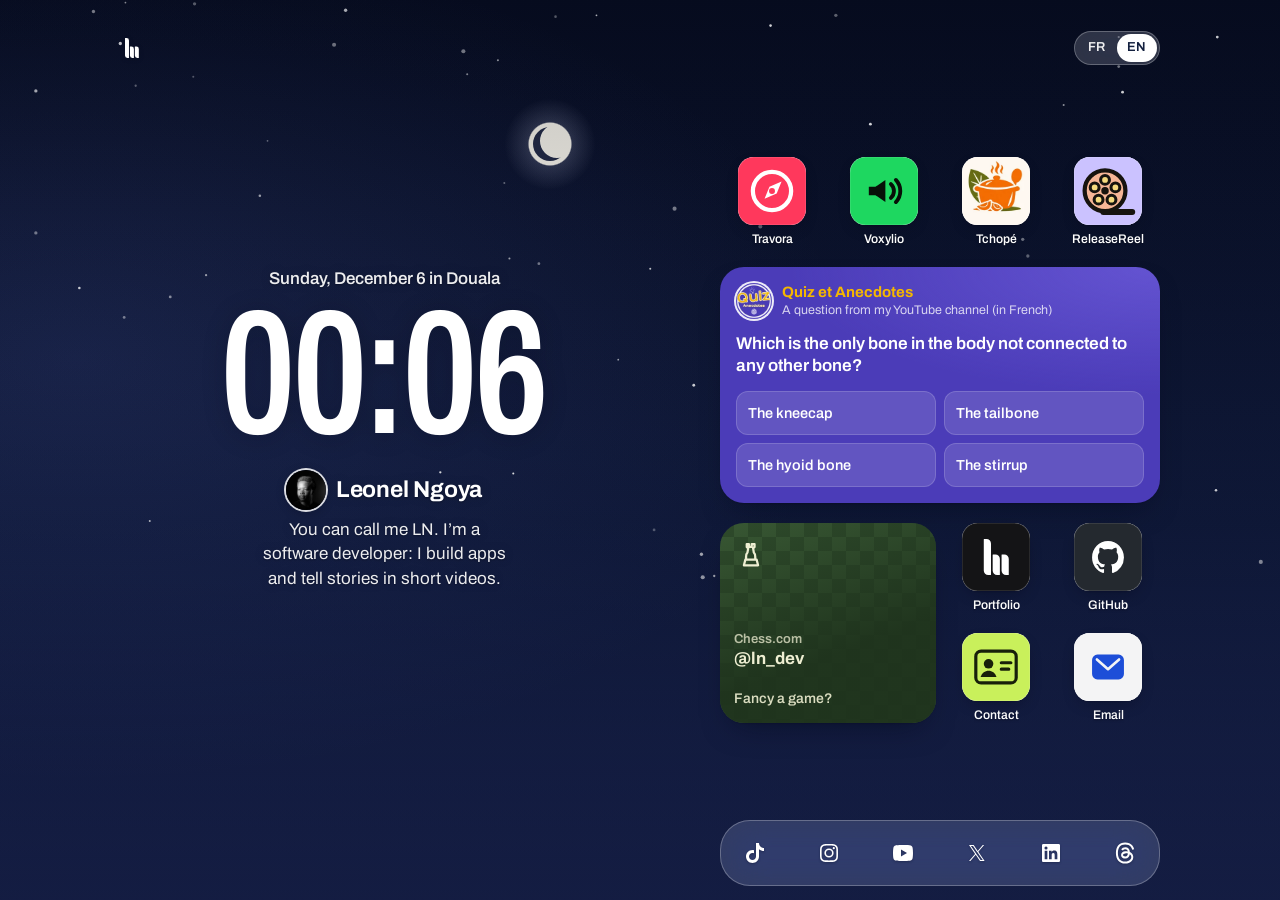
==== commit 5d079f02: "feat: drag the Chess.com and Quiz et Anecdotes widgets too Icons and widgets now share one 4-column " ====
--- a/index.html
+++ b/index.html
@@ -105,7 +105,7 @@
     </section>
 
     <main class="home">
-      <nav class="grid apps" data-group="home" aria-label="My apps" data-i18n-aria="appsLabel">
+      <div class="board" data-group="home">
         <a class="app" data-id="travora" draggable="false" href="https://travora.lndev.me" data-app="travora" target="_blank" rel="noopener">
           <span class="icon"><img draggable="false" src="assets/img/apps/travora.svg" alt="" width="64" height="64"></span>
           <span class="label">Travora</span>
@@ -122,49 +122,42 @@
           <span class="icon"><img draggable="false" src="assets/img/apps/release-reel.svg" alt="" width="64" height="64"></span>
           <span class="label">ReleaseReel</span>
         </a>
-      </nav>
-
-      <section class="widget qea" aria-labelledby="qea-title">
-        <header class="qea-head">
-          <img src="assets/img/qea.webp" alt="" width="36" height="36">
-          <div>
-            <h2 id="qea-title" data-i18n="qeaTitle">Quiz et Anecdotes</h2>
-            <p data-i18n="qeaSub">A question from my YouTube channel (in French)</p>
-          </div>
-        </header>
-        <div class="qea-body" id="qea-body">
-          <p class="qea-q">
-            <a href="https://www.youtube.com/@QuizEtAnecdotes" data-i18n="qeaWatch" target="_blank" rel="noopener">Watch the channel</a>
-          </p>
-        </div>
-      </section>
-
-      <div class="grid cluster">
-        <a class="widget chess" href="https://www.chess.com/member/ln_dev" aria-label="Challenge me on Chess.com (@ln_dev)" data-i18n-aria="chessLabel" target="_blank" rel="noopener">
+        <a class="widget chess" data-id="chess" data-name="Chess.com" draggable="false" href="https://www.chess.com/member/ln_dev" aria-label="Challenge me on Chess.com (@ln_dev)" data-i18n-aria="chessLabel" target="_blank" rel="noopener">
           <svg class="piece" viewBox="0 0 24 24" aria-hidden="true"><path d="M8 16l-1 4h10l-1-4"/><path d="M9 16h6v-2a4 4 0 0 0-1-3l-.5-3 1-1V5h-2v2h-2V5H9v2l1 1-.5 3a4 4 0 0 0-1 3v2z"/></svg>
           <span class="chess-title" data-i18n="chessTitle">Chess.com</span>
           <span class="chess-handle">@ln_dev</span>
           <span class="chess-stats" id="chess-stats"><span class="chess-invite" data-i18n="chessInvite">Fancy a game?</span></span>
         </a>
-
-        <nav class="work" data-group="home" aria-label="Work and contact" data-i18n-aria="moreLabel">
-          <a class="app" data-id="portfolio" draggable="false" href="https://www.lndev.me" data-portfolio target="_blank" rel="noopener">
-            <span class="icon"><img draggable="false" src="assets/img/apps/portfolio.svg" alt="" width="64" height="64"></span>
-            <span class="label" data-i18n="portfolio">Portfolio</span>
-          </a>
-          <a class="app" data-id="github" draggable="false" href="https://github.com/ln-dev7" target="_blank" rel="noopener">
-            <span class="icon"><img draggable="false" src="assets/img/apps/github.svg" alt="" width="64" height="64"></span>
-            <span class="label" data-i18n="github">GitHub</span>
-          </a>
-          <a class="app" data-id="contact" draggable="false" href="https://hi.lndev.me" target="_blank" rel="noopener">
-            <span class="icon"><img draggable="false" src="assets/img/apps/contact.svg" alt="" width="64" height="64"></span>
-            <span class="label" data-i18n="contact">Contact</span>
-          </a>
-          <a class="app" data-id="email" draggable="false" href="mailto:leonelngoya@gmail.com">
-            <span class="icon"><img draggable="false" src="assets/img/apps/email.svg" alt="" width="64" height="64"></span>
-            <span class="label" data-i18n="email">Email</span>
-          </a>
-        </nav>
+        <a class="app" data-id="portfolio" draggable="false" href="https://www.lndev.me" data-portfolio target="_blank" rel="noopener">
+          <span class="icon"><img draggable="false" src="assets/img/apps/portfolio.svg" alt="" width="64" height="64"></span>
+          <span class="label" data-i18n="portfolio">Portfolio</span>
+        </a>
+        <a class="app" data-id="github" draggable="false" href="https://github.com/ln-dev7" target="_blank" rel="noopener">
+          <span class="icon"><img draggable="false" src="assets/img/apps/github.svg" alt="" width="64" height="64"></span>
+          <span class="label" data-i18n="github">GitHub</span>
+        </a>
+        <a class="app" data-id="contact" draggable="false" href="https://hi.lndev.me" target="_blank" rel="noopener">
+          <span class="icon"><img draggable="false" src="assets/img/apps/contact.svg" alt="" width="64" height="64"></span>
+          <span class="label" data-i18n="contact">Contact</span>
+        </a>
+        <a class="app" data-id="email" draggable="false" href="mailto:leonelngoya@gmail.com">
+          <span class="icon"><img draggable="false" src="assets/img/apps/email.svg" alt="" width="64" height="64"></span>
+          <span class="label" data-i18n="email">Email</span>
+        </a>
+        <section class="widget qea" data-id="qea" data-name="Quiz et Anecdotes" aria-labelledby="qea-title">
+          <header class="qea-head">
+            <img src="assets/img/qea.webp" alt="" width="36" height="36">
+            <div>
+              <h2 id="qea-title" data-i18n="qeaTitle">Quiz et Anecdotes</h2>
+              <p data-i18n="qeaSub">A question from my YouTube channel (in French)</p>
+            </div>
+          </header>
+          <div class="qea-body" id="qea-body">
+            <p class="qea-q">
+              <a href="https://www.youtube.com/@QuizEtAnecdotes" data-i18n="qeaWatch" target="_blank" rel="noopener">Watch the channel</a>
+            </p>
+          </div>
+        </section>
       </div>
     </main>
   </div>
--- a/assets/css/style.css
+++ b/assets/css/style.css
@@ -327,18 +327,19 @@
 /* ------------------------------------------------------------------ */
 
 .home {
-  display: flex;
-  flex-direction: column;
-  gap: 22px;
   /* laisse la place au dock fixé en bas */
   padding-bottom: calc(100px + env(safe-area-inset-bottom));
 }
 
-.grid {
+/* Une seule grille de 4 colonnes, comme un téléphone : les icônes prennent une case,
+   le widget échecs 2 × 2, le quiz toute la largeur. Le navigateur comble les trous. */
+.board {
   display: grid;
   grid-template-columns: repeat(4, 1fr);
+  grid-auto-flow: row dense;
+  align-items: start;
   column-gap: 8px;
-  row-gap: 18px;
+  row-gap: 20px;
 }
 
 [data-group] [data-id] {
@@ -423,6 +424,7 @@
 
 /* Quiz et Anecdotes : les couleurs de la chaîne */
 .qea {
+  grid-column: span 4;
   padding: 16px 16px 16px;
   background:
     radial-gradient(140% 90% at 100% 0%, rgba(130, 112, 240, 0.45), transparent 60%),
@@ -573,12 +575,6 @@
   color: #1d1647;
 }
 
-/* Bloc échecs + travail : un widget 2×2 et quatre icônes */
-.cluster {
-  grid-template-rows: auto auto;
-  align-items: start;
-}
-
 .chess {
   grid-column: span 2;
   grid-row: span 2;
@@ -586,7 +582,7 @@
   display: flex;
   flex-direction: column;
   align-self: stretch;
-  aspect-ratio: 1;
+  min-height: 150px;
   padding: 14px;
   overflow: hidden;
   color: var(--board-ivory);
@@ -667,14 +663,8 @@
   transform: scale(0.98);
 }
 
-.work {
-  grid-column: span 2;
-  grid-row: span 2;
-  display: grid;
-  grid-template-columns: 1fr 1fr;
-  column-gap: 8px;
-  row-gap: 18px;
-  align-content: space-between;
+.editing .chess:active {
+  transform: none;
 }
 
 /* ------------------------------------------------------------------ */
@@ -1041,10 +1031,28 @@
   animation-direction: alternate-reverse;
 }
 
+.editing .home .widget {
+  animation: jiggle-soft 300ms ease-in-out infinite alternate;
+}
+
+.editing .home .widget:nth-child(even) {
+  animation-delay: -150ms;
+  animation-direction: alternate-reverse;
+}
+
 .editing .app:active .icon,
 .editing .dock a:active {
   transform: none;
   filter: none;
+}
+
+@keyframes jiggle-soft {
+  from {
+    transform: rotate(-0.6deg);
+  }
+  to {
+    transform: rotate(0.6deg);
+  }
 }
 
 @keyframes jiggle {
@@ -1067,7 +1075,7 @@
   z-index: 20;
   margin: 0;
   pointer-events: none;
-  transform: scale(1.12);
+  transform: scale(var(--lift, 1.12));
   transition: transform 120ms ease-out;
   will-change: transform;
 }
@@ -1083,6 +1091,12 @@
 
 .drag-ghost .label {
   opacity: 0;
+}
+
+.drag-ghost.widget {
+  --lift: 1.04;
+  animation: none;
+  box-shadow: 0 24px 50px -18px rgba(4, 8, 24, 0.7);
 }
 
 .drag-ghost.is-dock {
@@ -1109,13 +1123,6 @@
   cursor: grabbing !important;
 }
 
-/* Mobile et tablette : le quiz passe après les autres blocs */
-@media (max-width: 1023px), (max-height: 639px) {
-  .qea {
-    order: 1;
-  }
-}
-
 /* Ordinateur : l'écran passe en paysage, l'heure à gauche et l'écran d'accueil à droite */
 @media (min-width: 1024px) and (min-height: 640px) {
   :root {
@@ -1172,6 +1179,7 @@
 
 @media (prefers-reduced-motion: reduce) {
   .editing .home .app .icon,
+  .editing .home .widget,
   .editing .dock a svg {
     animation: none !important;
   }
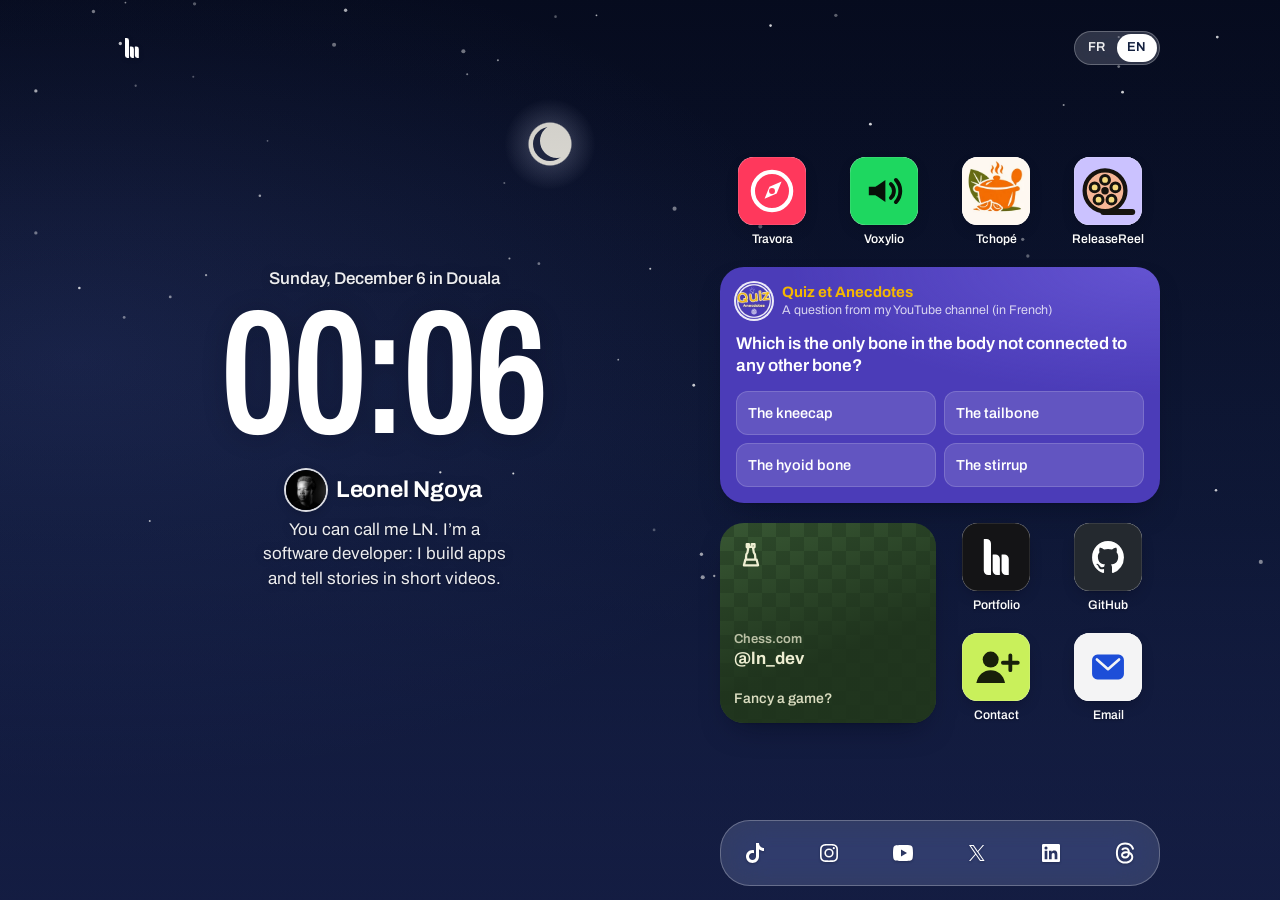
==== commit 37c0cef3: "feat: Contact saves LN's contact card like hi.lndev.me Contact now opens contact.vcf, the same vCard" ====
--- a/index.html
+++ b/index.html
@@ -136,7 +136,7 @@
           <span class="icon"><img draggable="false" src="assets/img/apps/github.svg" alt="" width="64" height="64"></span>
           <span class="label" data-i18n="github">GitHub</span>
         </a>
-        <a class="app" data-id="contact" draggable="false" href="https://hi.lndev.me" target="_blank" rel="noopener">
+        <a class="app" data-id="contact" draggable="false" href="contact.vcf" target="_blank" rel="noopener" data-save-contact aria-label="Save Leonel Ngoya’s contact" data-i18n-aria="contactLabel">
           <span class="icon"><img draggable="false" src="assets/img/apps/contact.svg" alt="" width="64" height="64"></span>
           <span class="label" data-i18n="contact">Contact</span>
         </a>
--- a/assets/css/style.css
+++ b/assets/css/style.css
@@ -342,14 +342,14 @@
   row-gap: 20px;
 }
 
-[data-group] [data-id] {
+.organize [data-group] [data-id] {
   -webkit-touch-callout: none;
   -webkit-user-select: none;
   user-select: none;
   -webkit-user-drag: none;
 }
 
-[data-group] [data-id] img {
+.organize [data-group] [data-id] img {
   -webkit-user-drag: none;
   pointer-events: none;
 }
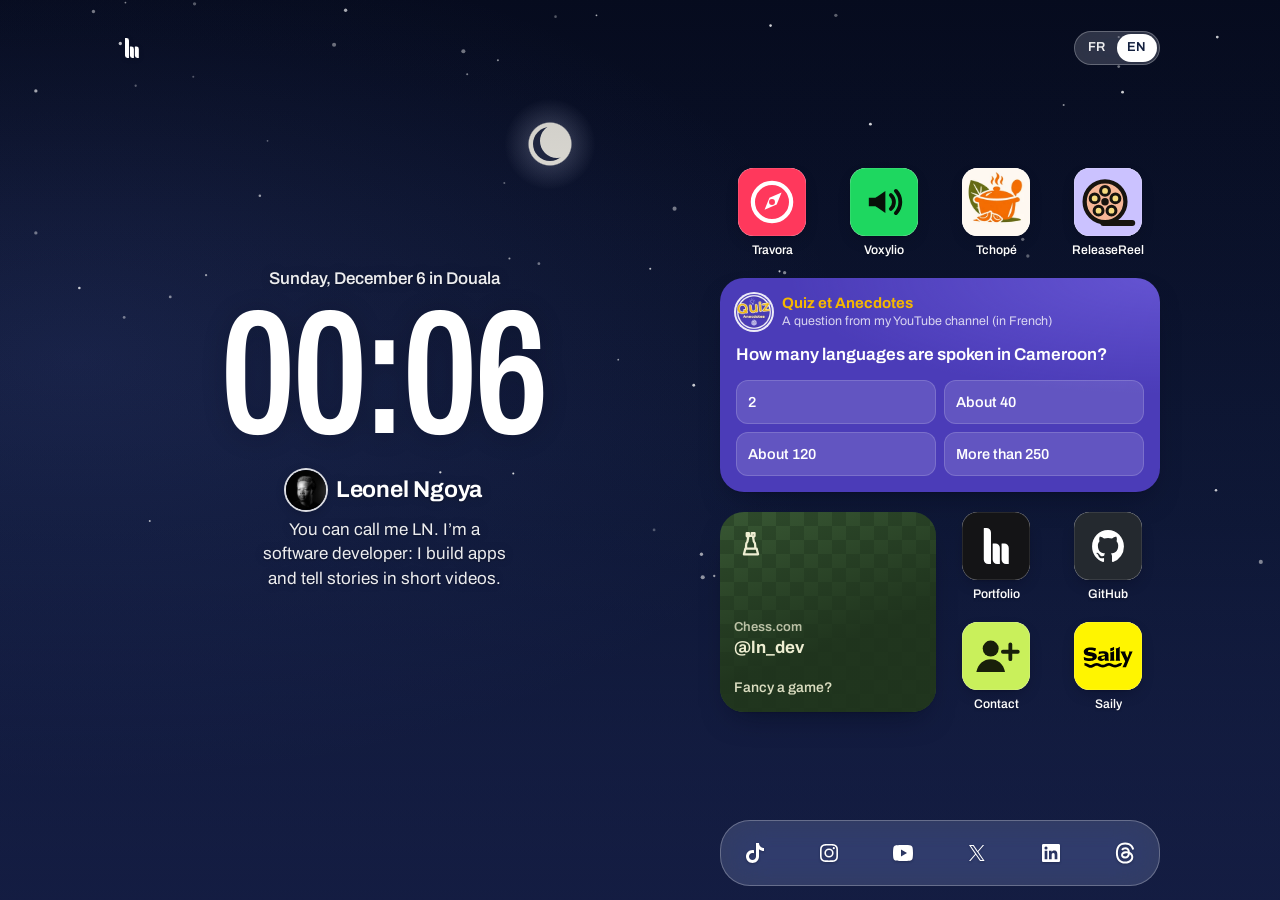
==== commit b58cff8a: "Contact ouvre une fenêtre (fiche contact + email) ; le bouton Email devient Collabs (une marque : so" ====
--- a/index.html
+++ b/index.html
@@ -136,13 +136,13 @@
           <span class="icon"><img draggable="false" src="assets/img/apps/github.svg" alt="" width="64" height="64"></span>
           <span class="label" data-i18n="github">GitHub</span>
         </a>
-        <a class="app" data-id="contact" draggable="false" href="contact.vcf" target="_blank" rel="noopener" data-save-contact aria-label="Save Leonel Ngoya’s contact" data-i18n-aria="contactLabel">
+        <a class="app" data-id="contact" draggable="false" href="contact.vcf" target="_blank" rel="noopener" data-sheet="contact" aria-label="Contact Leonel Ngoya" data-i18n-aria="contactLabel">
           <span class="icon"><img draggable="false" src="assets/img/apps/contact.svg" alt="" width="64" height="64"></span>
           <span class="label" data-i18n="contact">Contact</span>
         </a>
-        <a class="app" data-id="email" draggable="false" href="mailto:leonelngoya@gmail.com">
-          <span class="icon"><img draggable="false" src="assets/img/apps/email.svg" alt="" width="64" height="64"></span>
-          <span class="label" data-i18n="email">Email</span>
+        <a class="app" data-id="collabs" draggable="false" href="https://saily.com/creator/?coupon=lndev" data-collabs target="_blank" rel="noopener sponsored">
+          <span class="icon"><img draggable="false" src="assets/img/apps/saily.svg" alt="" width="64" height="64"></span>
+          <span class="label">Saily</span>
         </a>
         <section class="widget qea" data-id="qea" data-name="Quiz et Anecdotes" aria-labelledby="qea-title">
           <header class="qea-head">
@@ -195,7 +195,21 @@
         </div>
       </div>
       <p class="sheet-desc" id="sheet-desc"></p>
+      <button type="button" class="sheet-code" id="sheet-code" hidden>
+        <span class="sheet-code-label" data-i18n="code">My code</span>
+        <span class="sheet-code-value" id="sheet-code-value"></span>
+        <span class="sheet-code-copy" id="sheet-code-copy" data-i18n="copy">Copy</span>
+      </button>
       <ul class="sheet-links" id="sheet-links"></ul>
+    </div>
+  </dialog>
+
+  <dialog class="folder" id="folder" aria-labelledby="folder-title">
+    <div class="folder-wrap">
+      <h2 class="folder-title" id="folder-title" data-i18n="collabs">Collabs</h2>
+      <div class="folder-panel">
+        <div class="folder-grid" id="folder-grid"></div>
+      </div>
     </div>
   </dialog>
 
--- a/assets/css/style.css
+++ b/assets/css/style.css
@@ -823,7 +823,13 @@
   font-weight: 600;
 }
 
+.sheet-links a span:first-child {
+  flex: none;
+  white-space: nowrap;
+}
+
 .sheet-links a span:last-child {
+  min-width: 0;
   font-size: 13.5px;
   font-weight: 450;
   color: var(--sheet-muted);
@@ -890,6 +896,170 @@
 @keyframes fade-out {
   to {
     opacity: 0;
+  }
+}
+
+/* Code promo d'une collab : un toucher le copie */
+.sheet-code {
+  display: flex;
+  align-items: center;
+  gap: 12px;
+  width: 100%;
+  min-height: 56px;
+  margin-top: 18px;
+  padding: 0 16px;
+  border: 1.5px dashed color-mix(in srgb, var(--sheet-ink) 28%, transparent);
+  border-radius: 14px;
+  background: var(--sheet-row);
+  color: var(--sheet-ink);
+  text-align: left;
+  cursor: pointer;
+}
+
+.sheet-code[hidden] {
+  display: none;
+}
+
+.sheet-code-label {
+  font-size: 13.5px;
+  color: var(--sheet-muted);
+}
+
+.sheet-code-value {
+  flex: 1;
+  font-size: 19px;
+  font-weight: 760;
+  letter-spacing: 0.06em;
+}
+
+.sheet-code-copy {
+  height: 30px;
+  padding: 0 12px;
+  border-radius: 999px;
+  background: var(--sheet-line);
+  font-size: 13.5px;
+  font-weight: 650;
+  line-height: 30px;
+}
+
+.sheet-code.is-copied .sheet-code-copy {
+  background: #16a34a;
+  color: #fff;
+}
+
+.sheet-code:active {
+  transform: scale(0.985);
+}
+
+.sheet-code:focus-visible {
+  outline-color: #2563eb;
+}
+
+/* ------------------------------------------------------------------ */
+/* Dossier « Collabs » (deux collabs ou plus), comme sur iPhone        */
+/* ------------------------------------------------------------------ */
+
+/* La tuile : un carré de verre avec l'aperçu des icônes (jusqu'à 9) */
+.icon.folder-icon {
+  display: grid;
+  grid-template-columns: repeat(3, 1fr);
+  align-content: start;
+  gap: 7%;
+  padding: 13%;
+  background: var(--glass-strong);
+  -webkit-backdrop-filter: blur(18px) saturate(1.4);
+  backdrop-filter: blur(18px) saturate(1.4);
+}
+
+.icon.folder-icon img {
+  width: 100%;
+  height: auto;
+  aspect-ratio: 1;
+  border-radius: 24%;
+}
+
+/* Le dossier ouvert : le titre au-dessus d'un grand panneau de verre */
+.folder {
+  width: 100%;
+  max-width: none;
+  height: 100%;
+  max-height: none;
+  margin: 0;
+  padding: 0;
+  border: 0;
+  background: transparent;
+  color: var(--ink);
+  overflow: visible;
+}
+
+.folder[open] {
+  display: grid;
+  place-items: center;
+}
+
+.folder::backdrop {
+  background: rgba(4, 8, 24, 0.32);
+  -webkit-backdrop-filter: blur(26px) saturate(1.3);
+  backdrop-filter: blur(26px) saturate(1.3);
+}
+
+.folder-wrap {
+  width: min(100vw - 56px, 340px);
+}
+
+.folder-title {
+  margin: 0 0 18px 10px;
+  font-size: 30px;
+  line-height: 1.1;
+  font-weight: 700;
+  letter-spacing: -0.01em;
+  text-shadow: var(--shadow-text);
+}
+
+.folder-panel {
+  padding: 22px 18px;
+  border-radius: 38px;
+  background: rgba(255, 255, 255, 0.18);
+  -webkit-backdrop-filter: blur(30px) saturate(1.5);
+  backdrop-filter: blur(30px) saturate(1.5);
+  box-shadow: inset 0 0 0 1px var(--glass-edge), 0 20px 50px -20px rgba(4, 8, 24, 0.5);
+}
+
+.folder-grid {
+  display: grid;
+  grid-template-columns: repeat(3, minmax(0, 1fr));
+  justify-items: center;
+  column-gap: 8px;
+  row-gap: 20px;
+}
+
+.folder[open] .folder-wrap {
+  animation: folder-in 300ms cubic-bezier(0.2, 0.9, 0.25, 1.1);
+}
+
+.folder[open]::backdrop {
+  animation: fade-in 240ms ease;
+}
+
+.folder.is-closing .folder-wrap {
+  animation: folder-out 190ms ease-in forwards;
+}
+
+.folder.is-closing::backdrop {
+  animation: fade-out 190ms ease-in forwards;
+}
+
+@keyframes folder-in {
+  from {
+    opacity: 0;
+    transform: scale(0.82);
+  }
+}
+
+@keyframes folder-out {
+  to {
+    opacity: 0;
+    transform: scale(0.86);
   }
 }
 
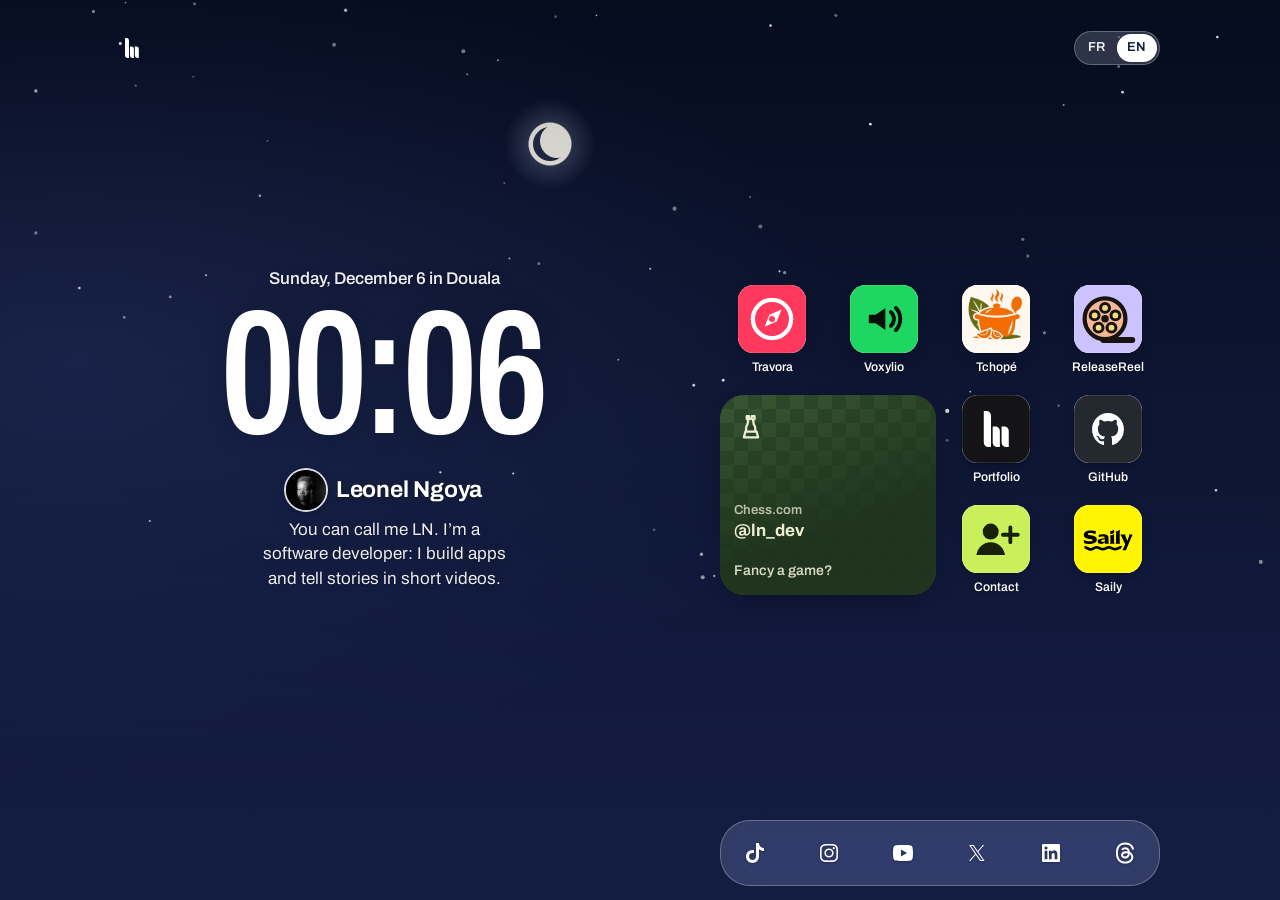
==== commit 9d1d2804: "Retire le widget Quiz et Anecdotes (bloc commenté dans index.html) Le widget est mis en commentaire," ====
--- a/index.html
+++ b/index.html
@@ -20,7 +20,7 @@
   <meta property="og:image" content="https://links.lndev.me/og.png">
   <meta property="og:image:width" content="1200">
   <meta property="og:image:height" content="630">
-  <meta property="og:image:alt" content="Leonel Ngoya’s links: Travora, Voxylio, Tchopé, ReleaseReel and Quiz et Anecdotes">
+  <meta property="og:image:alt" content="Leonel Ngoya’s links: Travora, Voxylio, Tchopé and ReleaseReel">
   <meta property="og:locale" content="en_US">
   <meta property="og:locale:alternate" content="fr_FR">
   <meta name="twitter:card" content="summary_large_image">
@@ -144,6 +144,7 @@
           <span class="icon"><img draggable="false" src="assets/img/apps/saily.svg" alt="" width="64" height="64"></span>
           <span class="label">Saily</span>
         </a>
+        <!-- Widget Quiz et Anecdotes retiré du site (4 nov. 2026). Pour le remettre, décommenter ce bloc.
         <section class="widget qea" data-id="qea" data-name="Quiz et Anecdotes" aria-labelledby="qea-title">
           <header class="qea-head">
             <img src="assets/img/qea.webp" alt="" width="36" height="36">
@@ -158,6 +159,7 @@
             </p>
           </div>
         </section>
+        -->
       </div>
     </main>
   </div>
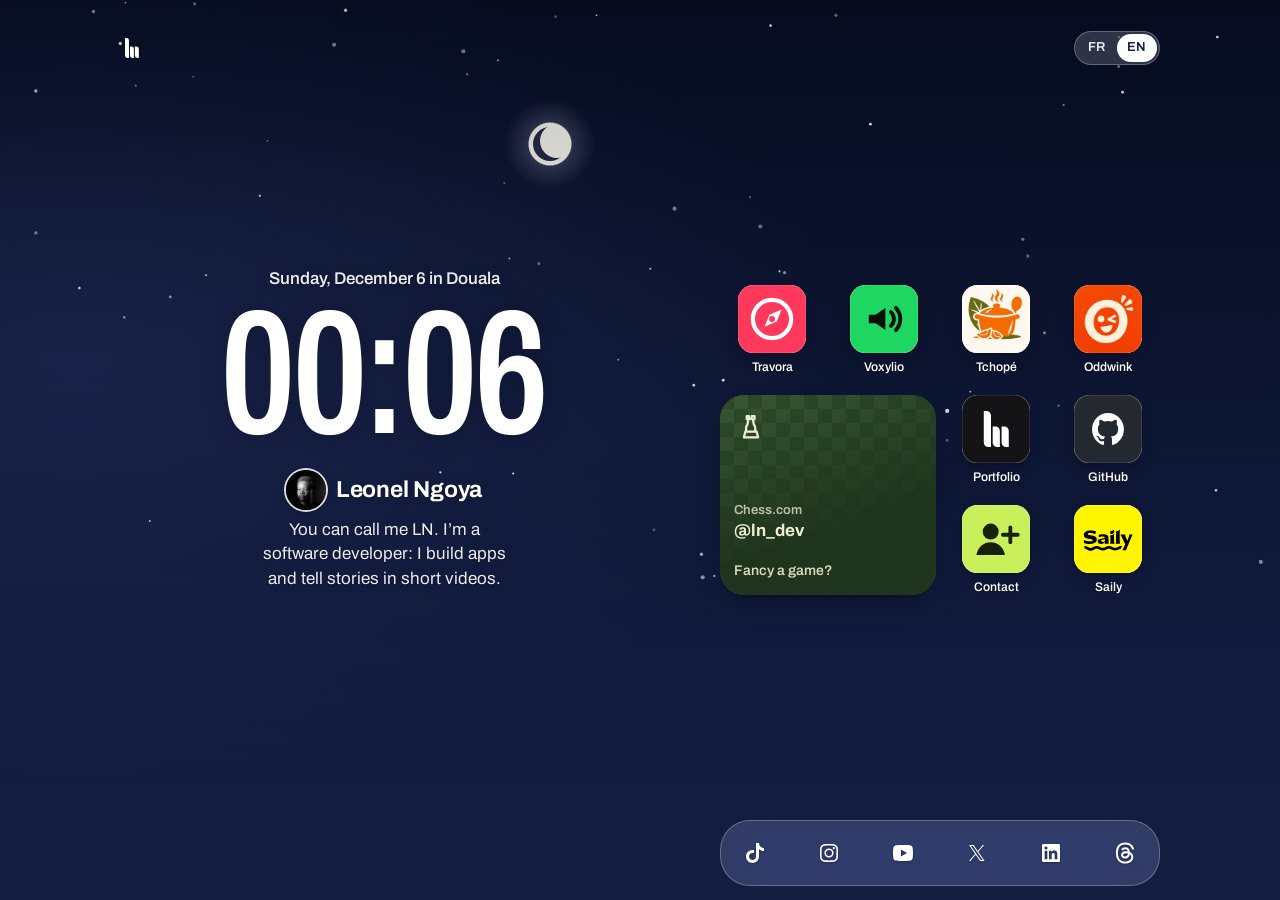
==== commit 67b2097e: "Remplace ReleaseReel par Oddwink et retire l’ancien numéro" ====
--- a/index.html
+++ b/index.html
@@ -20,7 +20,7 @@
   <meta property="og:image" content="https://links.lndev.me/og.png">
   <meta property="og:image:width" content="1200">
   <meta property="og:image:height" content="630">
-  <meta property="og:image:alt" content="Leonel Ngoya’s links: Travora, Voxylio, Tchopé and ReleaseReel">
+  <meta property="og:image:alt" content="Leonel Ngoya’s links: Travora, Voxylio, Tchopé and Oddwink">
   <meta property="og:locale" content="en_US">
   <meta property="og:locale:alternate" content="fr_FR">
   <meta name="twitter:card" content="summary_large_image">
@@ -118,9 +118,9 @@
           <span class="icon"><img draggable="false" src="assets/img/apps/tchope.webp" alt="" width="64" height="64"></span>
           <span class="label">Tchopé</span>
         </a>
-        <a class="app" data-id="release-reel" draggable="false" href="https://release-reel.lndev.me" data-app="release-reel" target="_blank" rel="noopener">
-          <span class="icon"><img draggable="false" src="assets/img/apps/release-reel.svg" alt="" width="64" height="64"></span>
-          <span class="label">ReleaseReel</span>
+        <a class="app" data-id="oddwink" draggable="false" href="https://oddwink.lndev.me" data-app="oddwink" target="_blank" rel="noopener">
+          <span class="icon"><img draggable="false" src="assets/img/apps/oddwink.png" alt="" width="64" height="64"></span>
+          <span class="label">Oddwink</span>
         </a>
         <a class="widget chess" data-id="chess" data-name="Chess.com" draggable="false" href="https://www.chess.com/member/ln_dev" aria-label="Challenge me on Chess.com (@ln_dev)" data-i18n-aria="chessLabel" target="_blank" rel="noopener">
           <svg class="piece" viewBox="0 0 24 24" aria-hidden="true"><path d="M8 16l-1 4h10l-1-4"/><path d="M9 16h6v-2a4 4 0 0 0-1-3l-.5-3 1-1V5h-2v2h-2V5H9v2l1 1-.5 3a4 4 0 0 0-1 3v2z"/></svg>
